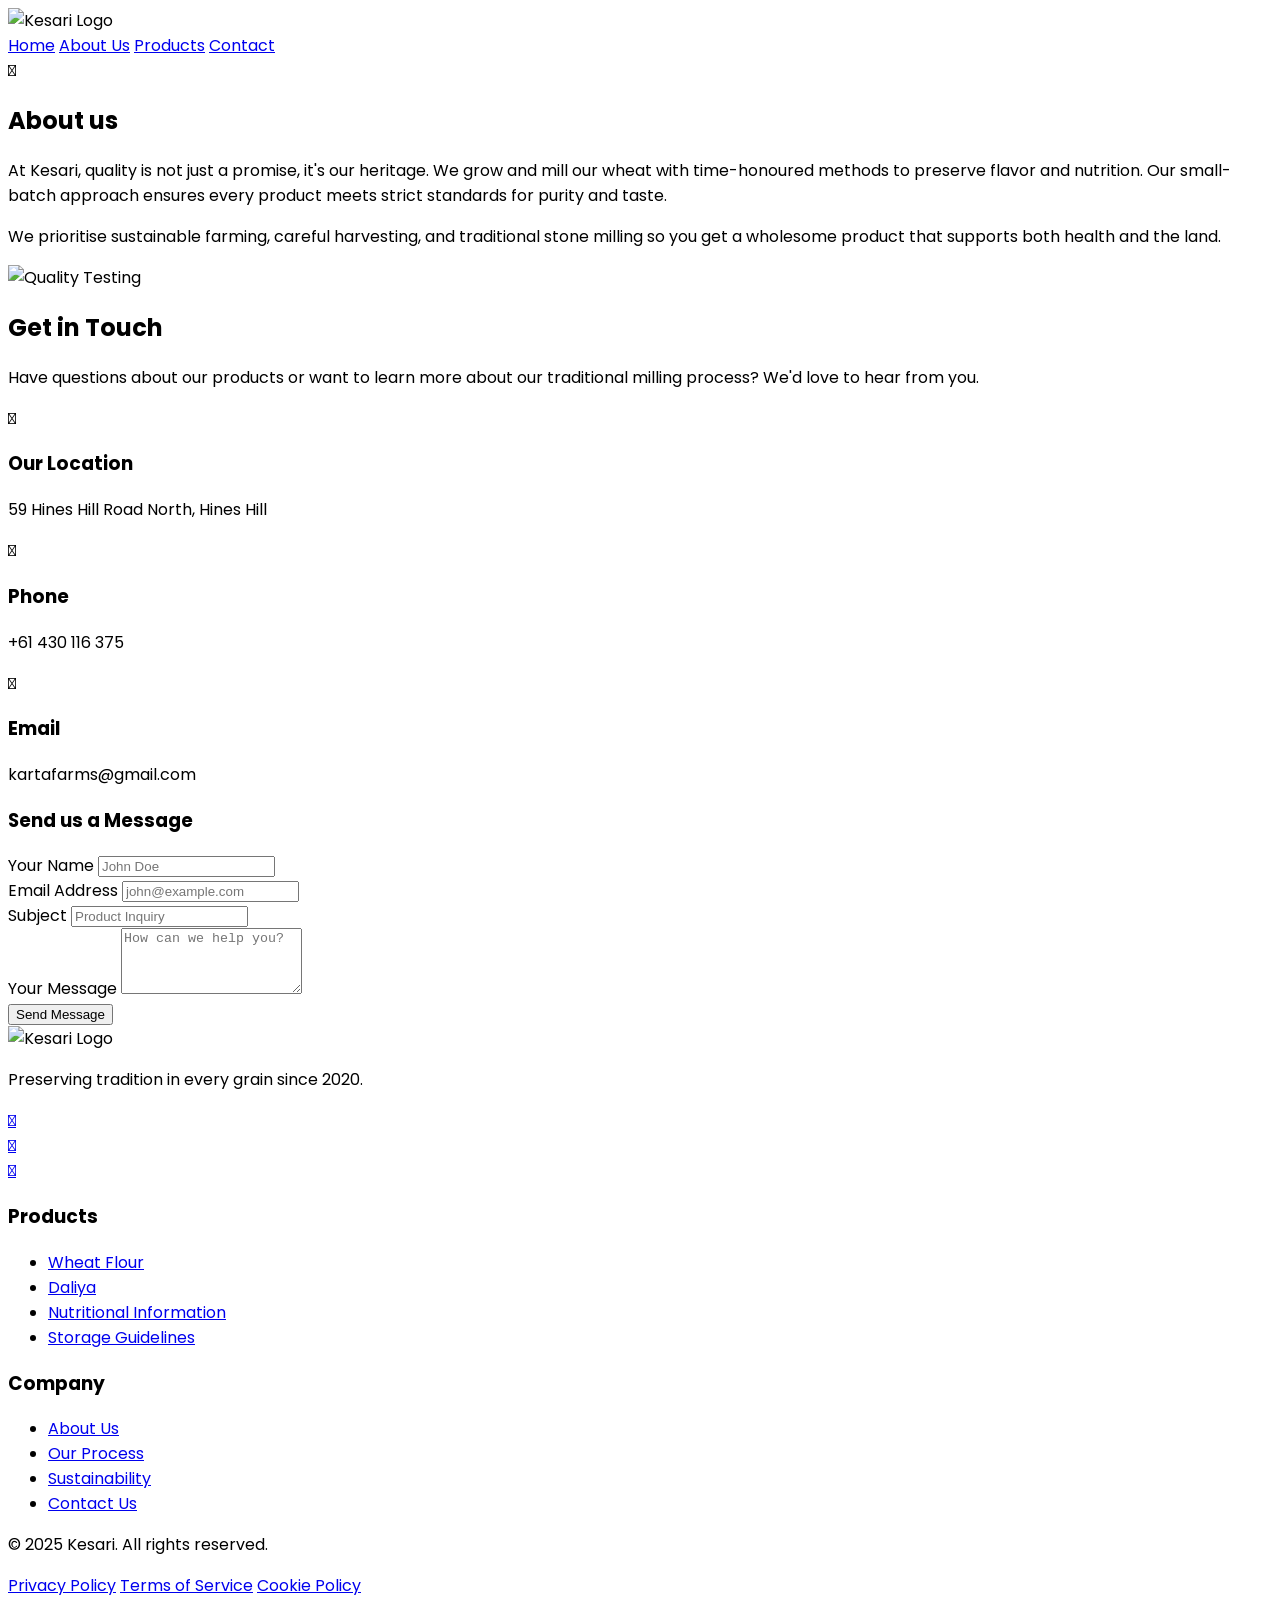
==== about-us.html @ 2d0a1b55 "Initial commit with index and about us page" ====
<!DOCTYPE html>
<html lang="en">

<head>
    <meta charset="UTF-8">
    <meta name="viewport" content="width=device-width, initial-scale=1.0">
    <title>Kesari - Premium Wheat Products</title>
    <script src="https://cdn.tailwindcss.com/3.4.16"></script>
    <script>tailwind.config = { theme: { extend: { colors: { primary: '#E9A64B', secondary: '#6B4423' }, borderRadius: { 'none': '0px', 'sm': '4px', DEFAULT: '8px', 'md': '12px', 'lg': '16px', 'xl': '20px', '2xl': '24px', '3xl': '32px', 'full': '9999px', 'button': '8px' } } } }</script>
    <link rel="preconnect" href="https://fonts.googleapis.com">
    <link rel="preconnect" href="https://fonts.gstatic.com" crossorigin>
    <link href="https://fonts.googleapis.com/css2?family=Pacifico&display=swap" rel="stylesheet">
    <link href="https://fonts.googleapis.com/css2?family=Poppins:wght@300;400;500;600;700&display=swap"
        rel="stylesheet">
    <link rel="stylesheet" href="https://cdnjs.cloudflare.com/ajax/libs/remixicon/4.6.0/remixicon.min.css">
    <style>
        :where([class^="ri-"])::before {
            content: "\f3c2";
        }

        body {
            font-family: 'Poppins', sans-serif;
        }

        .hero-section {
            background-image: linear-gradient(rgba(255, 255, 255, 0.8), rgba(255, 255, 255, 0.8)), url('https://readdy.ai/api/search-image?query=wheat%20lifecycle%20collage%20showing%20seeds%2C%20growing%20plants%2C%20golden%20harvest%2C%20and%20flour%2C%20natural%20progression%2C%20no%20people%2C%20soft%20morning%20light%2C%20organic%20process%20visualization%2C%20high%20quality%20professional%20photography&width=1920&height=800&seq=14&orientation=landscape');
            background-size: cover;
            background-position: center;
        }

        input:focus {
            outline: none;
        }
    </style>
</head>

<body class="bg-[#FFFBF5]">
    <!-- Header -->
    <header class="bg-white shadow-sm sticky top-0 z-50">
        <div class="container mx-auto px-4 py-4 flex justify-between items-center">
            <div class="flex items-center">
                <img src="https://static.readdy.ai/image/af55a22033e8b80800e7ff55fb495b36/04bd865b84d440975edf34a59cb6aa73.png"
                    alt="Kesari Logo" class="h-16">
            </div>
            <nav class="hidden md:flex space-x-8">
                <a href="index.html" class="text-primary font-medium border-b-2 border-primary">Home</a>
                <a href="About-us.html" class="text-secondary hover:text-primary font-medium transition-colors">About Us</a>
                <a href="#" class="text-secondary hover:text-primary font-medium transition-colors">Products</a>
                <a href="#contact" class="text-secondary hover:text-primary font-medium transition-colors">Contact</a>
            </nav>
            <div class="md:hidden w-8 h-8 flex items-center justify-center">
                <i class="ri-menu-line ri-xl text-secondary"></i>
            </div>
        </div>
    </header>
    
    <section class="py-16 bg-white">
      <div class="container mx-auto px-4">
                <div class="flex flex-col md:flex-row items-start gap-12">
                    <!-- Left: Text content (left-aligned) -->
                    <div class="md:w-1/2 w-full">
                        <h2 class="text-3xl font-bold text-secondary mb-6 text-left">About us</h2>
                        <p class="text-gray-700 mb-4 text-left">At Kesari, quality is not just a promise, it's our heritage. We grow and mill our wheat with time-honoured methods to preserve flavor and nutrition. Our small-batch approach ensures every product meets strict standards for purity and taste.</p>
                        <p class="text-gray-700 mb-6 text-left">We prioritise sustainable farming, careful harvesting, and traditional stone milling so you get a wholesome product that supports both health and the land.</p>
                    </div>
                    <!-- Right: Image -->
                    <div class="md:w-1/2 w-full flex items-start justify-end">
                        <img src="photos/depositphotos_282449796-stock-photo-flour-with-products-and-bread.jpg"  
                            alt="Quality Testing" class="rounded-lg shadow-lg w-64 h-64 md:w-80 md:h-80 object-cover">
                    </div>
                </div>
            </div>
    </section>

    <!-- Contact Section (copied from index.html) -->
    <section id="contact" class="py-16 bg-[#FFF8EF]">
            <div class="container mx-auto px-4">
                <div class="max-w-5xl mx-auto">
                    <div class="flex flex-col md:flex-row gap-12">
                        <div class="md:w-1/2">
                            <h2 class="text-3xl font-bold text-secondary mb-6">Get in Touch</h2>
                            <p class="text-gray-700 mb-8">Have questions about our products or want to learn more about
                                our traditional milling process? We'd love to hear from you.</p>
                            <div class="space-y-6">
                                <div class="flex items-start">
                                    <div
                                        class="w-10 h-10 bg-primary bg-opacity-10 rounded-full flex items-center justify-center mr-4">
                                        <div class="w-5 h-5 flex items-center justify-center text-primary">
                                            <i class="ri-map-pin-line"></i>
                                        </div>
                                    </div>
                                    <div>
                                        <h3 class="font-medium text-secondary mb-1">Our Location</h3>
                                        <p class="text-gray-700"> 59 Hines Hill Road North, Hines Hill </p>
                                    </div>
                                </div>
                                <div class="flex items-start">
                                    <div
                                        class="w-10 h-10 bg-primary bg-opacity-10 rounded-full flex items-center justify-center mr-4">
                                        <div class="w-5 h-5 flex items-center justify-center text-primary">
                                            <i class="ri-phone-line"></i>
                                        </div>
                                    </div>
                                    <div>
                                        <h3 class="font-medium text-secondary mb-1">Phone</h3>
                                        <p class="text-gray-700">+61 430 116 375</p>
                                    </div>
                                </div>
                                <div class="flex items-start">
                                    <div
                                        class="w-10 h-10 bg-primary bg-opacity-10 rounded-full flex items-center justify-center mr-4">
                                        <div class="w-5 h-5 flex items-center justify-center text-primary">
                                            <i class="ri-mail-line"></i>
                                        </div>
                                    </div>
                                    <div>
                                        <h3 class="font-medium text-secondary mb-1">Email</h3>
                                        <p class="text-gray-700">kartafarms@gmail.com</p>
                                    </div>
                                </div>
                            </div>
                        </div>
                        <div class="md:w-1/2">
                            <div class="bg-white p-6 rounded-lg shadow-md">
                                <h3 class="text-xl font-bold text-secondary mb-4">Send us a Message</h3>
                                <form>
                                    <div class="mb-4">
                                        <label for="name" class="block text-gray-700 mb-2">Your Name</label>
                                        <input type="text" id="name"
                                            class="w-full px-4 py-2 border border-gray-300 rounded focus:border-primary"
                                            placeholder="John Doe">
                                    </div>
                                    <div class="mb-4">
                                        <label for="email" class="block text-gray-700 mb-2">Email Address</label>
                                        <input type="email" id="email"
                                            class="w-full px-4 py-2 border border-gray-300 rounded focus:border-primary"
                                            placeholder="john@example.com">
                                    </div>
                                    <div class="mb-4">
                                        <label for="subject" class="block text-gray-700 mb-2">Subject</label>
                                        <input type="text" id="subject"
                                            class="w-full px-4 py-2 border border-gray-300 rounded focus:border-primary"
                                            placeholder="Product Inquiry">
                                    </div>
                                    <div class="mb-6">
                                        <label for="message" class="block text-gray-700 mb-2">Your Message</label>
                                        <textarea id="message" rows="4"
                                            class="w-full px-4 py-2 border border-gray-300 rounded focus:border-primary"
                                            placeholder="How can we help you?"></textarea>
                                    </div>
                                    <button type="submit"
                                        class="bg-primary text-white px-6 py-3 rounded-button font-medium hover:bg-opacity-90 transition-colors w-full whitespace-nowrap">Send
                                        Message</button>
                                </form>
                            </div>
                        </div>
                    </div>
                </div>
            </div>
        </section>

    <!-- Footer -->
    <footer class="bg-secondary text-white pt-12 pb-6">
        <div class="container mx-auto px-4">
            <div class="grid grid-cols-1 md:grid-cols-3 gap-8 mb-8">
                <div>
                    <img src="https://static.readdy.ai/image/af55a22033e8b80800e7ff55fb495b36/04bd865b84d440975edf34a59cb6aa73.png"
                        alt="Kesari Logo" class="h-12 mb-4">
                    <p class="text-gray-300 mb-4">Preserving tradition in every grain since 2020.</p>
                    <div class="flex space-x-4">
                        <a href="#" class="text-gray-300 hover:text-white transition-colors">
                            <div class="w-8 h-8 flex items-center justify-center">
                                <i class="ri-facebook-fill"></i>
                            </div>
                        </a>
                        <a href="#" class="text-gray-300 hover:text-white transition-colors">
                            <div class="w-8 h-8 flex items-center justify-center">
                                <i class="ri-instagram-line"></i>
                            </div>
                        </a>
                        <a href="#" class="text-gray-300 hover:text-white transition-colors">
                            <div class="w-8 h-8 flex items-center justify-center">
                                <i class="ri-twitter-x-line"></i>
                            </div>
                        </a>
                    </div>
                </div>
                <div>
                    <h3 class="text-lg font-medium mb-4">Products</h3>
                    <ul class="space-y-2">
                        <li><a href="wheat-flour.html" class="text-gray-300 hover:text-white transition-colors">Wheat
                                Flour</a></li>
                        <li><a href="daliya.html" class="text-gray-300 hover:text-white transition-colors">Daliya</a>
                        </li>
                        <li><a href="#" class="text-gray-300 hover:text-white transition-colors">Nutritional
                                Information</a></li>
                        <li><a href="#" class="text-gray-300 hover:text-white transition-colors">Storage Guidelines</a>
                        </li>
                    </ul>
                </div>
                <div>
                    <h3 class="text-lg font-medium mb-4">Company</h3>
                    <ul class="space-y-2">
                        <li><a href="#" class="text-gray-300 hover:text-white transition-colors">About Us</a></li>
                        <li><a href="#" class="text-gray-300 hover:text-white transition-colors">Our Process</a></li>
                        <li><a href="#" class="text-gray-300 hover:text-white transition-colors">Sustainability</a></li>
                        <li><a href="#" class="text-gray-300 hover:text-white transition-colors">Contact Us</a></li>
                    </ul>
                </div>
                
            </div>
            <div class="border-t border-gray-700 pt-6 mt-6">
                <div class="flex flex-col md:flex-row justify-between items-center">
                    <p class="text-gray-400 text-sm">&copy; 2025 Kesari. All rights reserved.</p>
                    <div class="flex space-x-4 mt-4 md:mt-0">
                        <a href="#" class="text-gray-400 hover:text-white text-sm transition-colors">Privacy Policy</a>
                        <a href="#" class="text-gray-400 hover:text-white text-sm transition-colors">Terms of
                            Service</a>
                        <a href="#" class="text-gray-400 hover:text-white text-sm transition-colors">Cookie Policy</a>
                    </div>
                </div>
            </div>
        </div>
    </footer>

    <!-- Scripts -->
    <script id="faq-accordion">
        document.addEventListener('DOMContentLoaded', function () {
            const faqButtons = document.querySelectorAll('[id^="faq-btn-"]');
            faqButtons.forEach(button => {
                button.addEventListener('click', function () {
                    const id = this.id.split('-')[2];
                    const content = document.getElementById(`faq-content-${id}`);
                    const icon = document.getElementById(`faq-icon-${id}`);
                    // Toggle content visibility
                    if (content.classList.contains('hidden')) {
                        content.classList.remove('hidden');
                        icon.classList.remove('ri-add-line');
                        icon.classList.add('ri-subtract-line');
                    } else {
                        content.classList.add('hidden');
                        icon.classList.remove('ri-subtract-line');
                        icon.classList.add('ri-add-line');
                    }
                });
            });
        });
    </script>
</body>

</html>
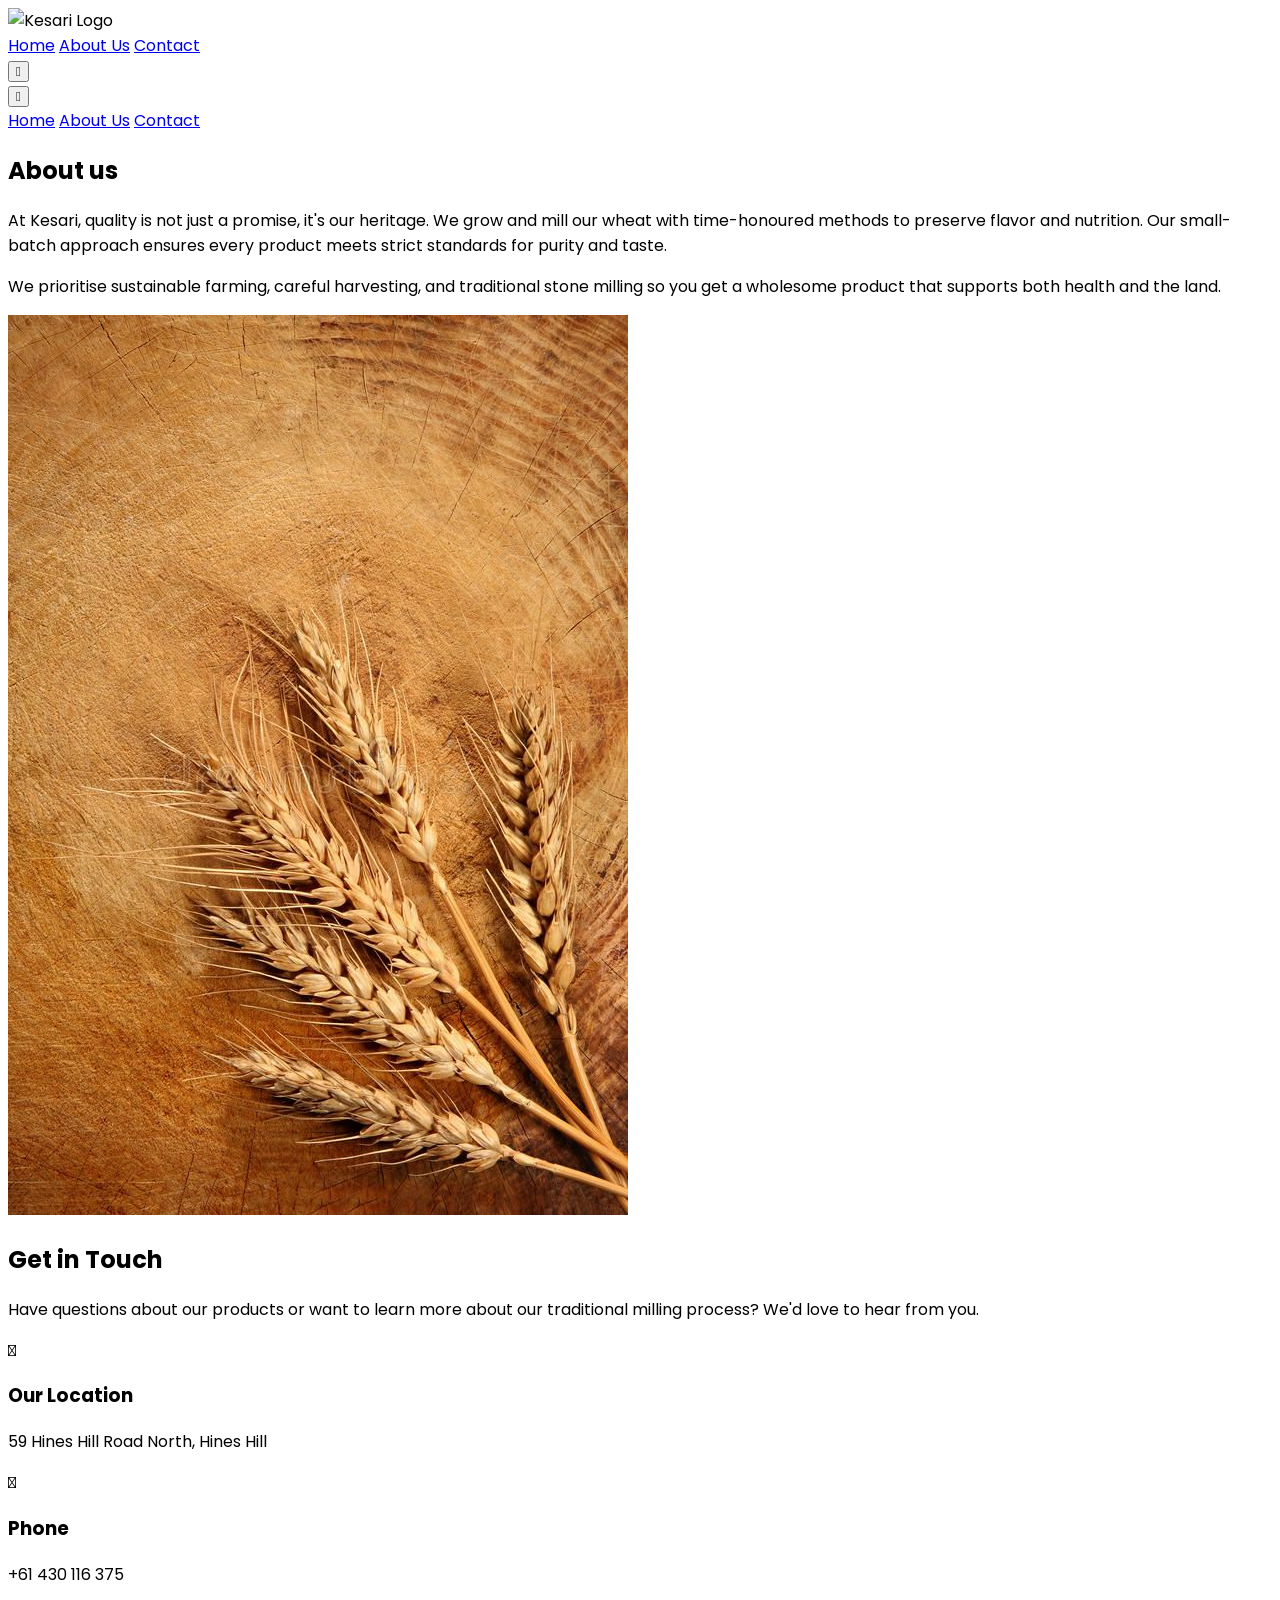
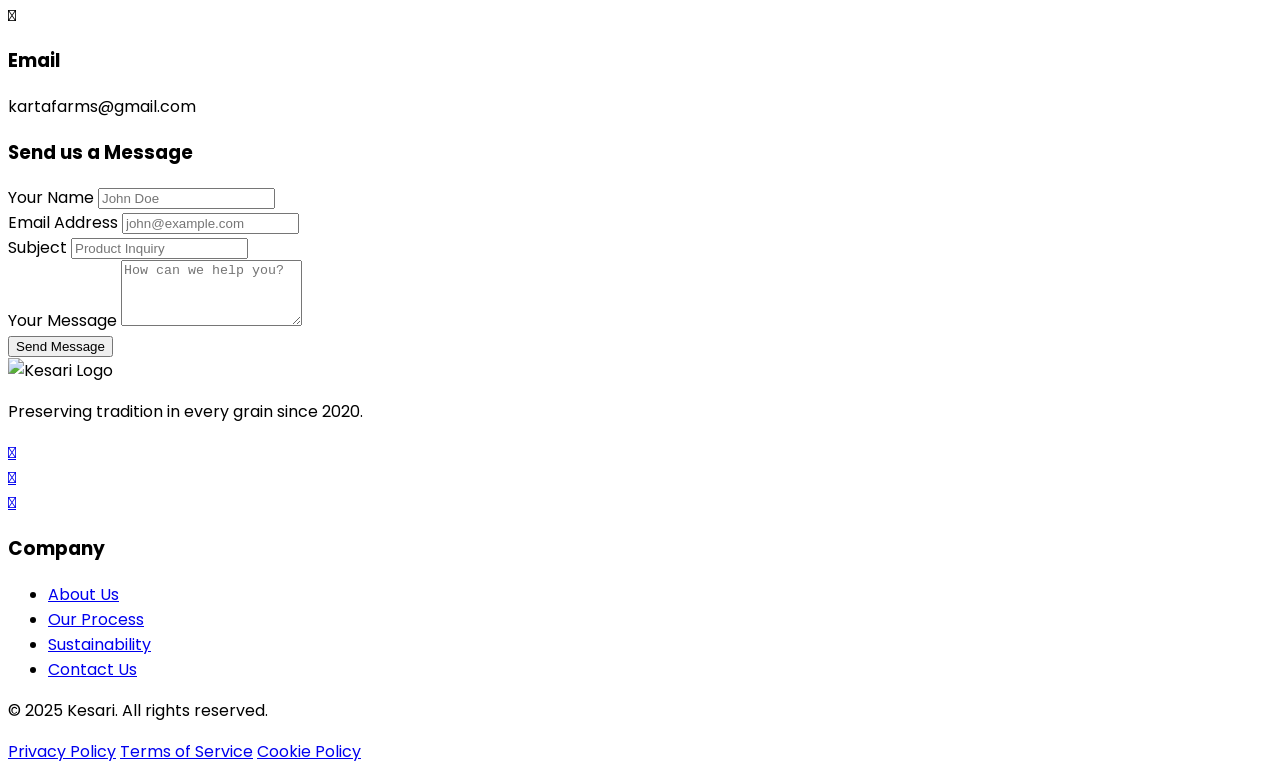
==== commit 8c75e169: "removed products from tab" ====
--- a/about-us.html
+++ b/about-us.html
@@ -45,11 +45,28 @@
             <nav class="hidden md:flex space-x-8">
                 <a href="index.html" class="text-primary font-medium border-b-2 border-primary">Home</a>
                 <a href="About-us.html" class="text-secondary hover:text-primary font-medium transition-colors">About Us</a>
-                <a href="#" class="text-secondary hover:text-primary font-medium transition-colors">Products</a>
+                <!-- 
+                <a href="#" class="text-secondary hover:text-primary font-medium transition-colors">Products</a>-->
                 <a href="#contact" class="text-secondary hover:text-primary font-medium transition-colors">Contact</a>
             </nav>
-            <div class="md:hidden w-8 h-8 flex items-center justify-center">
+            <button id="mobile-menu-button" class="md:hidden w-8 h-8 flex items-center justify-center">
                 <i class="ri-menu-line ri-xl text-secondary"></i>
+            </button>
+            <!-- Mobile menu -->
+            <div id="mobile-menu" class="fixed inset-0 bg-white z-50 hidden">
+                <div class="container mx-auto px-4 py-4">
+                    <div class="flex justify-end">
+                        <button id="mobile-menu-close" class="w-8 h-8 flex items-center justify-center">
+                            <i class="ri-close-line ri-xl text-secondary"></i>
+                        </button>
+                    </div>
+                    <nav class="flex flex-col items-center space-y-6 mt-16">
+                        <a href="index.html" class="text-2xl text-secondary hover:text-primary font-medium transition-colors">Home</a>
+                        <a href="About-us.html" class="text-2xl text-secondary hover:text-primary font-medium transition-colors">About Us</a>
+                       <!-- <a href="#" class="text-2xl text-secondary hover:text-primary font-medium transition-colors">Products</a> --> 
+                        <a href="#contact" class="text-2xl text-secondary hover:text-primary font-medium transition-colors">Contact</a>
+                    </nav>
+                </div>
             </div>
         </div>
     </header>
@@ -64,9 +81,11 @@
                         <p class="text-gray-700 mb-6 text-left">We prioritise sustainable farming, careful harvesting, and traditional stone milling so you get a wholesome product that supports both health and the land.</p>
                     </div>
                     <!-- Right: Image -->
-                    <div class="md:w-1/2 w-full flex items-start justify-end">
-                        <img src="photos/depositphotos_282449796-stock-photo-flour-with-products-and-bread.jpg"  
-                            alt="Quality Testing" class="rounded-lg shadow-lg w-64 h-64 md:w-80 md:h-80 object-cover">
+                    <div class="md:w-1/2 w-full">
+                        <div class="md:px-0 -mx-4 md:mx-0">
+                            <img src="Resources/wheat_photo.jpg"  
+                                alt="Quality Testing" class="w-full h-[400px] rounded-2xl md:rounded-lg md:shadow-lg md:w-80 md:h-80 object-cover">
+                        </div>
                     </div>
                 </div>
             </div>
@@ -185,7 +204,7 @@
                         </a>
                     </div>
                 </div>
-                <div>
+                <!-- <div>
                     <h3 class="text-lg font-medium mb-4">Products</h3>
                     <ul class="space-y-2">
                         <li><a href="wheat-flour.html" class="text-gray-300 hover:text-white transition-colors">Wheat
@@ -197,7 +216,7 @@
                         <li><a href="#" class="text-gray-300 hover:text-white transition-colors">Storage Guidelines</a>
                         </li>
                     </ul>
-                </div>
+                </div> -->
                 <div>
                     <h3 class="text-lg font-medium mb-4">Company</h3>
                     <ul class="space-y-2">
@@ -246,6 +265,27 @@
             });
         });
     </script>
+    <script id="mobile-menu-toggle">
+        document.addEventListener('DOMContentLoaded', function() {
+            const menuButton = document.getElementById('mobile-menu-button');
+            const closeButton = document.getElementById('mobile-menu-close');
+            const mobileMenu = document.getElementById('mobile-menu');
+            
+            function toggleMenu() {
+                mobileMenu.classList.toggle('hidden');
+                document.body.classList.toggle('overflow-hidden');
+            }
+            
+            menuButton.addEventListener('click', toggleMenu);
+            closeButton.addEventListener('click', toggleMenu);
+            
+            // Close menu when clicking a link
+            const mobileMenuLinks = mobileMenu.getElementsByTagName('a');
+            Array.from(mobileMenuLinks).forEach(link => {
+                link.addEventListener('click', toggleMenu);
+            });
+        });
+    </script>
 </body>
 
 </html>
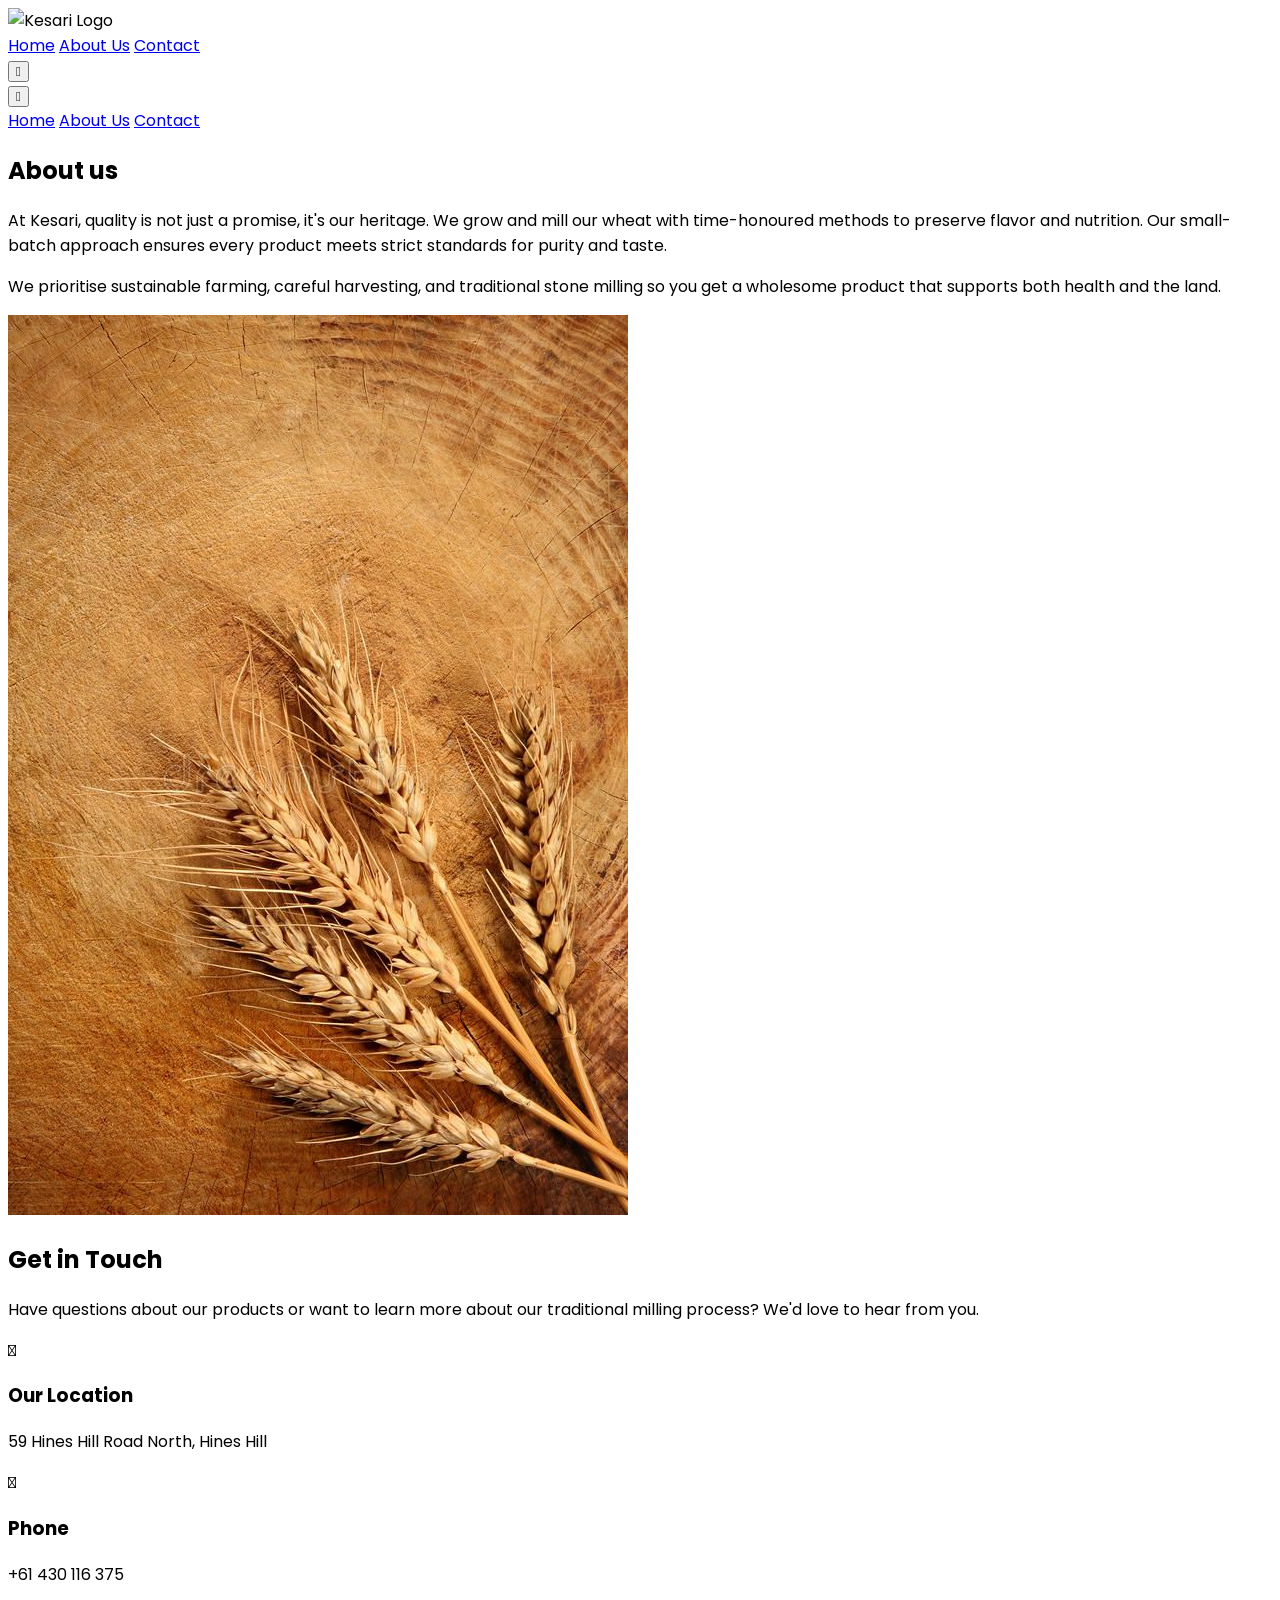
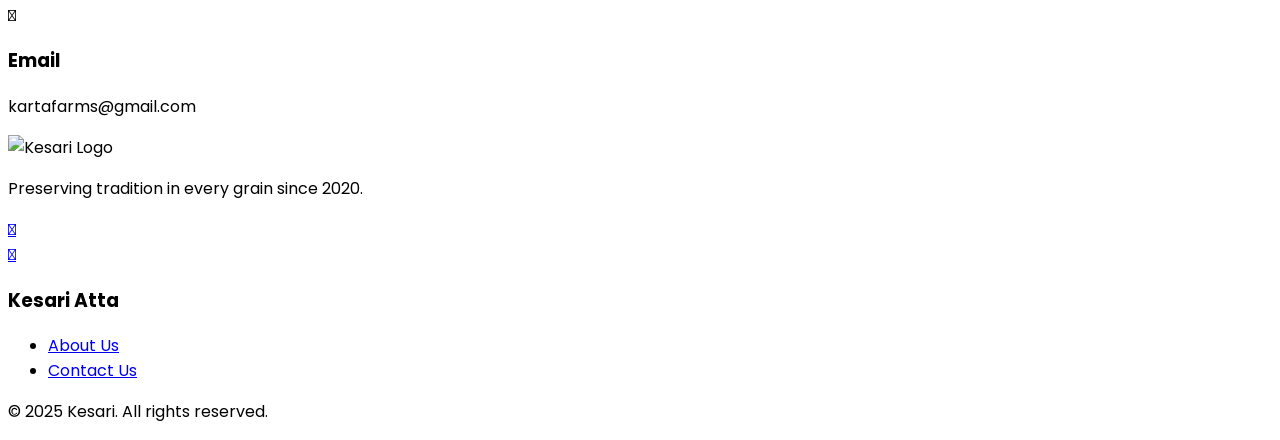
==== commit 6a94fd8c: "final updates" ====
--- a/about-us.html
+++ b/about-us.html
@@ -43,8 +43,10 @@
                     alt="Kesari Logo" class="h-16">
             </div>
             <nav class="hidden md:flex space-x-8">
-                <a href="index.html" class="text-primary font-medium border-b-2 border-primary">Home</a>
-                <a href="About-us.html" class="text-secondary hover:text-primary font-medium transition-colors">About Us</a>
+                <a href="index.html" class="text-secondary hover:text-primary font-medium transition-colors">Home</a>
+
+                <a href="about-us.html" class="text-primary font-medium border-b-2 border-primary">About Us</a>
+
                 <!-- 
                 <a href="#" class="text-secondary hover:text-primary font-medium transition-colors">Products</a>-->
                 <a href="#contact" class="text-secondary hover:text-primary font-medium transition-colors">Contact</a>
@@ -71,9 +73,10 @@
         </div>
     </header>
     
-    <section class="py-16 bg-white">
-      <div class="container mx-auto px-4">
-                <div class="flex flex-col md:flex-row items-start gap-12">
+        <section class="py-16 bg-white">
+            <div class="container mx-auto px-4">
+                                <div class="max-w-5xl mx-auto">
+                                <div class="flex flex-col md:flex-row items-start gap-12">
                     <!-- Left: Text content (left-aligned) -->
                     <div class="md:w-1/2 w-full">
                         <h2 class="text-3xl font-bold text-secondary mb-6 text-left">About us</h2>
@@ -81,12 +84,13 @@
                         <p class="text-gray-700 mb-6 text-left">We prioritise sustainable farming, careful harvesting, and traditional stone milling so you get a wholesome product that supports both health and the land.</p>
                     </div>
                     <!-- Right: Image -->
-                    <div class="md:w-1/2 w-full">
+                    <div class="md:w-1/2 w-full flex items-start md:justify-end justify-center">
                         <div class="md:px-0 -mx-4 md:mx-0">
                             <img src="Resources/wheat_photo.jpg"  
-                                alt="Quality Testing" class="w-full h-[400px] rounded-2xl md:rounded-lg md:shadow-lg md:w-80 md:h-80 object-cover">
+                                alt="Quality Testing" class="w-full h-[260px] sm:h-[320px] md:h-[360px] lg:h-[420px] rounded-2xl md:shadow-lg object-cover">
                         </div>
                     </div>
+                </div>
                 </div>
             </div>
     </section>
@@ -139,7 +143,7 @@
                                 </div>
                             </div>
                         </div>
-                        <div class="md:w-1/2">
+                        <!-- <div class="md:w-1/2">
                             <div class="bg-white p-6 rounded-lg shadow-md">
                                 <h3 class="text-xl font-bold text-secondary mb-4">Send us a Message</h3>
                                 <form>
@@ -172,7 +176,7 @@
                                         Message</button>
                                 </form>
                             </div>
-                        </div>
+                        </div> -->
                     </div>
                 </div>
             </div>
@@ -187,21 +191,21 @@
                         alt="Kesari Logo" class="h-12 mb-4">
                     <p class="text-gray-300 mb-4">Preserving tradition in every grain since 2020.</p>
                     <div class="flex space-x-4">
-                        <a href="#" class="text-gray-300 hover:text-white transition-colors">
+                        <a href="https://www.facebook.com/Kartafarm/" class="text-gray-300 hover:text-white transition-colors">
                             <div class="w-8 h-8 flex items-center justify-center">
                                 <i class="ri-facebook-fill"></i>
                             </div>
                         </a>
-                        <a href="#" class="text-gray-300 hover:text-white transition-colors">
+                        <a href="https://www.instagram.com/kartafarms/" class="text-gray-300 hover:text-white transition-colors">
                             <div class="w-8 h-8 flex items-center justify-center">
                                 <i class="ri-instagram-line"></i>
                             </div>
                         </a>
-                        <a href="#" class="text-gray-300 hover:text-white transition-colors">
+                        <!-- <a href="#" class="text-gray-300 hover:text-white transition-colors">
                             <div class="w-8 h-8 flex items-center justify-center">
                                 <i class="ri-twitter-x-line"></i>
                             </div>
-                        </a>
+                        </a> -->
                     </div>
                 </div>
                 <!-- <div>
@@ -217,13 +221,13 @@
                         </li>
                     </ul>
                 </div> -->
-                <div>
-                    <h3 class="text-lg font-medium mb-4">Company</h3>
+                <div class="md:col-start-3 md:text-left">
+                    <h3 class="text-lg font-medium mb-4">Kesari Atta</h3>
                     <ul class="space-y-2">
-                        <li><a href="#" class="text-gray-300 hover:text-white transition-colors">About Us</a></li>
-                        <li><a href="#" class="text-gray-300 hover:text-white transition-colors">Our Process</a></li>
-                        <li><a href="#" class="text-gray-300 hover:text-white transition-colors">Sustainability</a></li>
-                        <li><a href="#" class="text-gray-300 hover:text-white transition-colors">Contact Us</a></li>
+                        <li><a href="about-us.html" class="text-gray-300 hover:text-white transition-colors">About Us</a></li>
+                        <!-- <li><a href="#" class="text-gray-300 hover:text-white transition-colors">Our Process</a></li>
+                        <li><a href="#" class="text-gray-300 hover:text-white transition-colors">Sustainability</a></li> -->
+                        <li><a href="#contact" class="text-gray-300  hover:text-white transition-colors">Contact Us</a></li>
                     </ul>
                 </div>
                 
@@ -232,10 +236,10 @@
                 <div class="flex flex-col md:flex-row justify-between items-center">
                     <p class="text-gray-400 text-sm">&copy; 2025 Kesari. All rights reserved.</p>
                     <div class="flex space-x-4 mt-4 md:mt-0">
-                        <a href="#" class="text-gray-400 hover:text-white text-sm transition-colors">Privacy Policy</a>
-                        <a href="#" class="text-gray-400 hover:text-white text-sm transition-colors">Terms of
+                        <!-- <a class="text-gray-400 hover:text-white text-sm transition-colors">Privacy Policy</a>
+                        <a class="text-gray-400 hover:text-white text-sm transition-colors">Terms of
                             Service</a>
-                        <a href="#" class="text-gray-400 hover:text-white text-sm transition-colors">Cookie Policy</a>
+                        <a class="text-gray-400 hover:text-white text-sm transition-colors">Cookie Policy</a> -->
                     </div>
                 </div>
             </div>
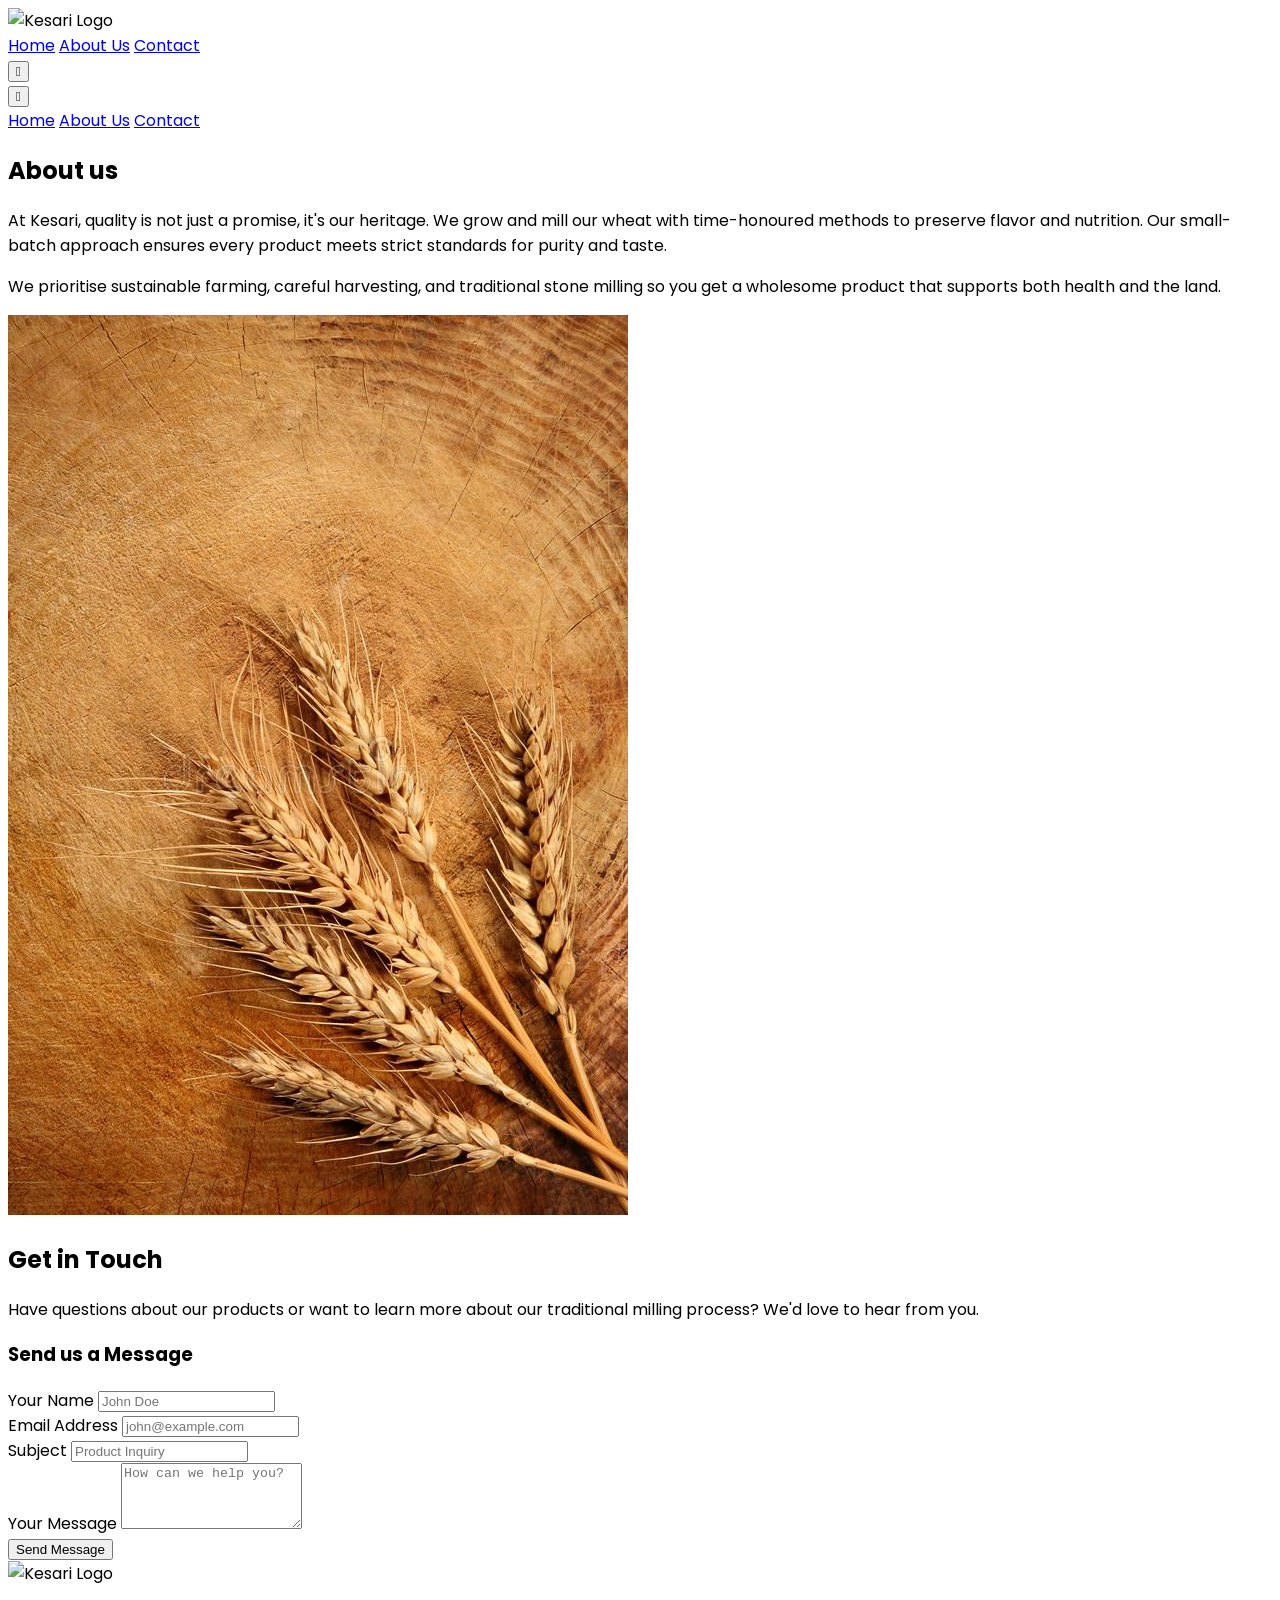
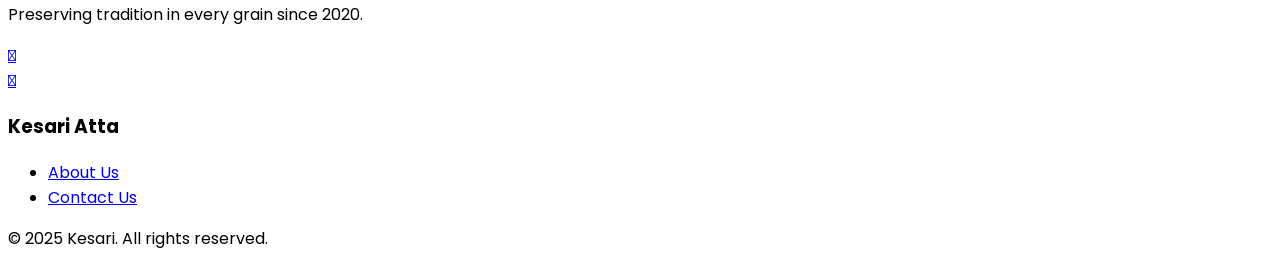
==== commit ad252067: "changed colours and added a form" ====
--- a/about-us.html
+++ b/about-us.html
@@ -34,7 +34,7 @@
     </style>
 </head>
 
-<body class="bg-[#FFFBF5]">
+<body class="bg-secondary">
     <!-- Header -->
     <header class="bg-white shadow-sm sticky top-0 z-50">
         <div class="container mx-auto px-4 py-4 flex justify-between items-center">
@@ -64,7 +64,7 @@
                     </div>
                     <nav class="flex flex-col items-center space-y-6 mt-16">
                         <a href="index.html" class="text-2xl text-secondary hover:text-primary font-medium transition-colors">Home</a>
-                        <a href="About-us.html" class="text-2xl text-secondary hover:text-primary font-medium transition-colors">About Us</a>
+                        <a href="about-us.html" class="text-2xl text-secondary hover:text-primary font-medium transition-colors">About Us</a>
                        <!-- <a href="#" class="text-2xl text-secondary hover:text-primary font-medium transition-colors">Products</a> --> 
                         <a href="#contact" class="text-2xl text-secondary hover:text-primary font-medium transition-colors">Contact</a>
                     </nav>
@@ -97,14 +97,14 @@
 
     <!-- Contact Section (copied from index.html) -->
     <section id="contact" class="py-16 bg-[#FFF8EF]">
-            <div class="container mx-auto px-4">
-                <div class="max-w-5xl mx-auto">
+            <div class="container mx-auto px-4 ">
+                <div class="flex flex-col md:flex-row items-center gap-12">
                     <div class="flex flex-col md:flex-row gap-12">
                         <div class="md:w-1/2">
                             <h2 class="text-3xl font-bold text-secondary mb-6">Get in Touch</h2>
                             <p class="text-gray-700 mb-8">Have questions about our products or want to learn more about
                                 our traditional milling process? We'd love to hear from you.</p>
-                            <div class="space-y-6">
+                            <!-- <div class="space-y-6">
                                 <div class="flex items-start">
                                     <div
                                         class="w-10 h-10 bg-primary bg-opacity-10 rounded-full flex items-center justify-center mr-4">
@@ -128,7 +128,7 @@
                                         <h3 class="font-medium text-secondary mb-1">Phone</h3>
                                         <p class="text-gray-700">+61 430 116 375</p>
                                     </div>
-                                </div>
+                                </div> 
                                 <div class="flex items-start">
                                     <div
                                         class="w-10 h-10 bg-primary bg-opacity-10 rounded-full flex items-center justify-center mr-4">
@@ -140,47 +140,82 @@
                                         <h3 class="font-medium text-secondary mb-1">Email</h3>
                                         <p class="text-gray-700">kartafarms@gmail.com</p>
                                     </div>
-                                </div>
+                                </div> -->
+                            </div> 
+                        </div> 
+
+                        <div class="md:w-1/2">
+                            <div class="bg-white p-6 rounded-lg shadow-md ">
+                                <h3 class="text-xl font-bold text-secondary mb-4">Send us a Message</h3>
+                                <form
+                                action="https://formspree.io/f/xjknovdw"
+                                method="POST"
+                                >
+
+                                <input type="hidden" name="_redirect" value="false">
+                                
+                                <div class="mb-4">
+                                    <label for="name" class="block text-gray-700 mb-2">Your Name</label>
+                                    <input
+                                    type="text"
+                                    id="name"
+                                    name="name"
+                                    class="w-full px-4 py-2 border border-gray-300 rounded focus:border-primary"
+                                    placeholder="John Doe"
+                                    required
+                                    >
+                                </div>
+
+                                <div class="mb-4">
+                                    <label for="email" class="block text-gray-700 mb-2">Email Address</label>
+                                    <input
+                                    type="email"
+                                    id="email"
+                                    name="email"
+                                    class="w-full px-4 py-2 border border-gray-300 rounded focus:border-primary"
+                                    placeholder="john@example.com"
+                                    required
+                                    >
+                                </div>
+
+                                <div class="mb-4">
+                                    <label for="subject" class="block text-gray-700 mb-2">Subject</label>
+                                    <input
+                                    type="text"
+                                    id="subject"
+                                    name="subject"
+                                    class="w-full px-4 py-2 border border-gray-300 rounded focus:border-primary"
+                                    placeholder="Product Inquiry"
+                                    >
+                                </div>
+
+                                <div class="mb-6">
+                                    <label for="message" class="block text-gray-700 mb-2">Your Message</label>
+                                    <textarea
+                                    id="message"
+                                    name="message"
+                                    rows="4"
+                                    class="w-full px-4 py-2 border border-gray-300 rounded focus:border-primary"
+                                    placeholder="How can we help you?"
+                                    required
+                                    ></textarea>
+                                </div>
+
+                                <button
+                                    type="submit"
+                                    class="bg-primary text-white px-6 py-3 rounded-button font-medium hover:bg-opacity-90 transition-colors w-full whitespace-nowrap"
+                                >
+                                    Send Message
+                                </button>
+                                </form>
+
                             </div>
-                        </div>
-                        <!-- <div class="md:w-1/2">
-                            <div class="bg-white p-6 rounded-lg shadow-md">
-                                <h3 class="text-xl font-bold text-secondary mb-4">Send us a Message</h3>
-                                <form>
-                                    <div class="mb-4">
-                                        <label for="name" class="block text-gray-700 mb-2">Your Name</label>
-                                        <input type="text" id="name"
-                                            class="w-full px-4 py-2 border border-gray-300 rounded focus:border-primary"
-                                            placeholder="John Doe">
-                                    </div>
-                                    <div class="mb-4">
-                                        <label for="email" class="block text-gray-700 mb-2">Email Address</label>
-                                        <input type="email" id="email"
-                                            class="w-full px-4 py-2 border border-gray-300 rounded focus:border-primary"
-                                            placeholder="john@example.com">
-                                    </div>
-                                    <div class="mb-4">
-                                        <label for="subject" class="block text-gray-700 mb-2">Subject</label>
-                                        <input type="text" id="subject"
-                                            class="w-full px-4 py-2 border border-gray-300 rounded focus:border-primary"
-                                            placeholder="Product Inquiry">
-                                    </div>
-                                    <div class="mb-6">
-                                        <label for="message" class="block text-gray-700 mb-2">Your Message</label>
-                                        <textarea id="message" rows="4"
-                                            class="w-full px-4 py-2 border border-gray-300 rounded focus:border-primary"
-                                            placeholder="How can we help you?"></textarea>
-                                    </div>
-                                    <button type="submit"
-                                        class="bg-primary text-white px-6 py-3 rounded-button font-medium hover:bg-opacity-90 transition-colors w-full whitespace-nowrap">Send
-                                        Message</button>
-                                </form>
-                            </div>
-                        </div> -->
+                        </div> 
                     </div>
                 </div>
             </div>
         </section>
+    </main>
 
     <!-- Footer -->
     <footer class="bg-secondary text-white pt-12 pb-6">
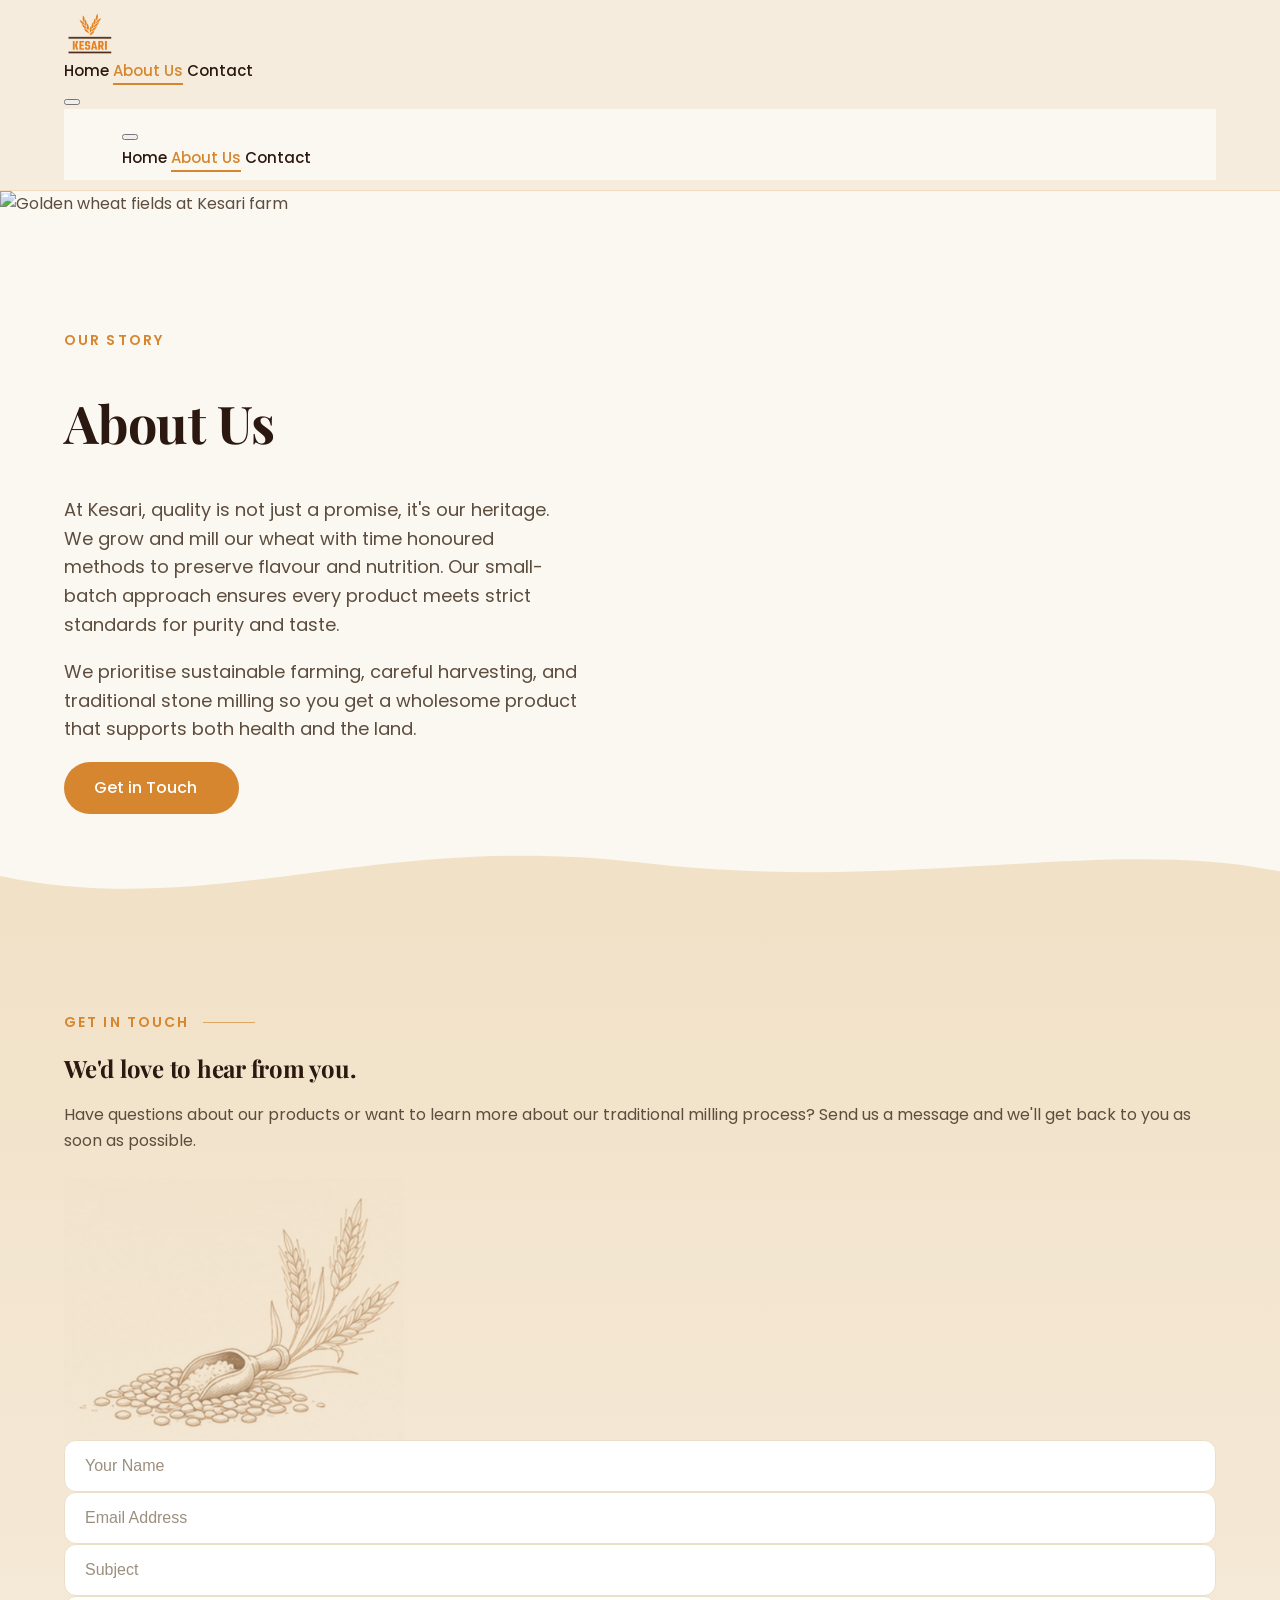
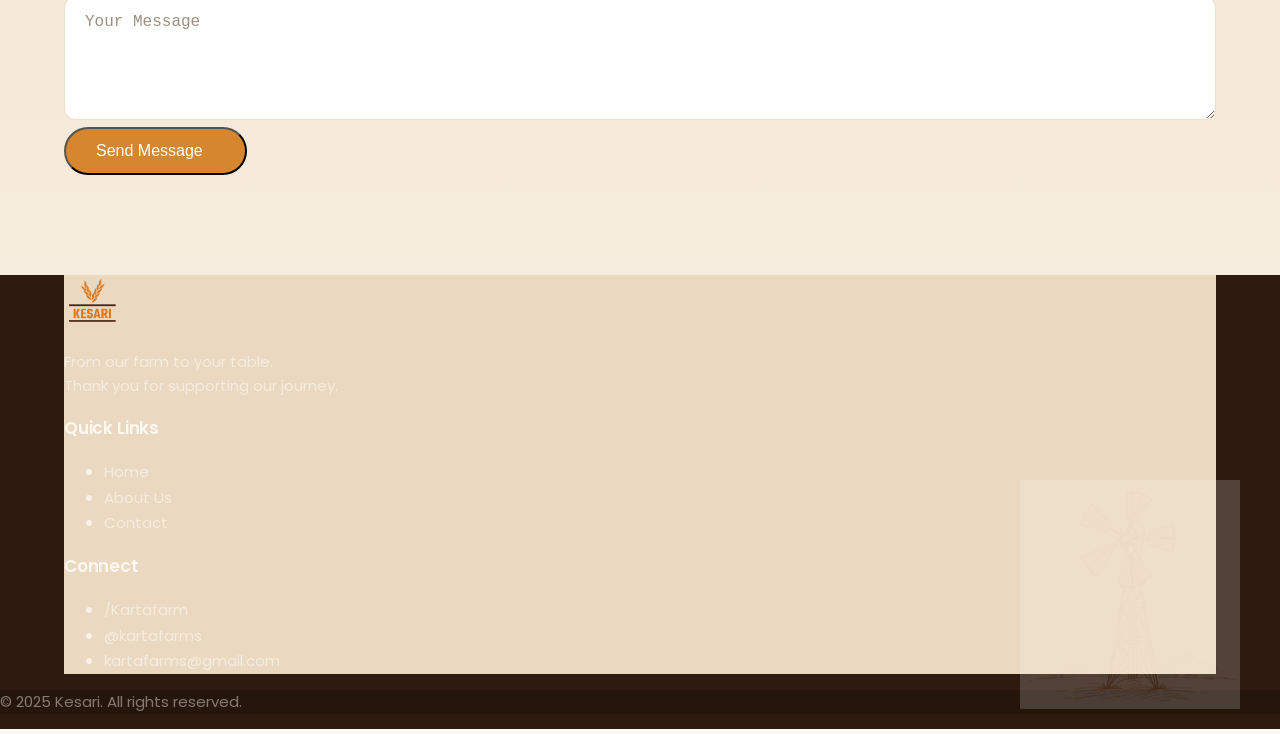
==== commit 4f2c64d3: "DESIGN OVERHAUL" ====
--- a/about-us.html
+++ b/about-us.html
@@ -4,321 +4,169 @@
 <head>
     <meta charset="UTF-8">
     <meta name="viewport" content="width=device-width, initial-scale=1.0">
-    <title>Kesari - Premium Wheat Products</title>
+    <title>About Us - Kesari</title>
     <script src="https://cdn.tailwindcss.com/3.4.16"></script>
-    <script>tailwind.config = { theme: { extend: { colors: { primary: '#E9A64B', secondary: '#6B4423' }, borderRadius: { 'none': '0px', 'sm': '4px', DEFAULT: '8px', 'md': '12px', 'lg': '16px', 'xl': '20px', '2xl': '24px', '3xl': '32px', 'full': '9999px', 'button': '8px' } } } }</script>
+    <script>
+        tailwind.config = {
+            theme: {
+                extend: {
+                    colors: {
+                        primary: '#D6862E',
+                        secondary: '#2B1810',
+                        cream: '#FBF7F1',
+                        creamalt: '#F6ECDD',
+                        tan: '#F1E1C7',
+                    },
+                    fontFamily: {
+                        serif: ['Playfair Display', 'serif'],
+                    },
+                    borderRadius: { 'button': '999px' }
+                }
+            }
+        }
+    </script>
     <link rel="preconnect" href="https://fonts.googleapis.com">
     <link rel="preconnect" href="https://fonts.gstatic.com" crossorigin>
-    <link href="https://fonts.googleapis.com/css2?family=Pacifico&display=swap" rel="stylesheet">
-    <link href="https://fonts.googleapis.com/css2?family=Poppins:wght@300;400;500;600;700&display=swap"
-        rel="stylesheet">
+    <link href="https://fonts.googleapis.com/css2?family=Playfair+Display:wght@600;700;800&family=Poppins:wght@300;400;500;600;700&display=swap" rel="stylesheet">
     <link rel="stylesheet" href="https://cdnjs.cloudflare.com/ajax/libs/remixicon/4.6.0/remixicon.min.css">
-    <style>
-        :where([class^="ri-"])::before {
-            content: "\f3c2";
-        }
-
-        body {
-            font-family: 'Poppins', sans-serif;
-        }
-
-        .hero-section {
-            background-image: linear-gradient(rgba(255, 255, 255, 0.8), rgba(255, 255, 255, 0.8)), url('https://readdy.ai/api/search-image?query=wheat%20lifecycle%20collage%20showing%20seeds%2C%20growing%20plants%2C%20golden%20harvest%2C%20and%20flour%2C%20natural%20progression%2C%20no%20people%2C%20soft%20morning%20light%2C%20organic%20process%20visualization%2C%20high%20quality%20professional%20photography&width=1920&height=800&seq=14&orientation=landscape');
-            background-size: cover;
-            background-position: center;
-        }
-
-        input:focus {
-            outline: none;
-        }
-    </style>
+    <link rel="stylesheet" href="css/styles.css">
 </head>
 
-<body class="bg-secondary">
+<body>
     <!-- Header -->
-    <header class="bg-white shadow-sm sticky top-0 z-50">
-        <div class="container mx-auto px-4 py-4 flex justify-between items-center">
-            <div class="flex items-center">
-                <img src="https://static.readdy.ai/image/af55a22033e8b80800e7ff55fb495b36/04bd865b84d440975edf34a59cb6aa73.png"
-                    alt="Kesari Logo" class="h-16">
-            </div>
-            <nav class="hidden md:flex space-x-8">
-                <a href="index.html" class="text-secondary hover:text-primary font-medium transition-colors">Home</a>
-
-                <a href="about-us.html" class="text-primary font-medium border-b-2 border-primary">About Us</a>
-
-                <!-- 
-                <a href="#" class="text-secondary hover:text-primary font-medium transition-colors">Products</a>-->
-                <a href="#contact" class="text-secondary hover:text-primary font-medium transition-colors">Contact</a>
+    <header class="site-header sticky top-0 z-50">
+        <div class="container mx-auto flex justify-between items-center">
+            <a href="index.html" class="logo-mark">
+                <img src="assets/Logo.png"  
+                    alt="Kesari Logo" class="h-12 blend-illustration">
+            </a>
+            <nav class="hidden md:flex space-x-12">
+                <a href="index.html" class="nav-link">Home</a>
+                <a href="about-us.html" class="nav-link active">About Us</a>
+                <a href="#contact" class="nav-link">Contact</a>
             </nav>
-            <button id="mobile-menu-button" class="md:hidden w-8 h-8 flex items-center justify-center">
-                <i class="ri-menu-line ri-xl text-secondary"></i>
+            <button id="mobile-menu-button" class="md:hidden w-10 h-10 flex items-center justify-center">
+                <i class="ri-menu-line ri-2xl text-secondary"></i>
             </button>
             <!-- Mobile menu -->
-            <div id="mobile-menu" class="fixed inset-0 bg-white z-50 hidden">
-                <div class="container mx-auto px-4 py-4">
+            <div id="mobile-menu" class="fixed inset-0 bg-cream z-50 hidden">
+                <div class="container mx-auto py-5">
                     <div class="flex justify-end">
-                        <button id="mobile-menu-close" class="w-8 h-8 flex items-center justify-center">
-                            <i class="ri-close-line ri-xl text-secondary"></i>
+                        <button id="mobile-menu-close" class="w-10 h-10 flex items-center justify-center">
+                            <i class="ri-close-line ri-2xl text-secondary"></i>
                         </button>
                     </div>
-                    <nav class="flex flex-col items-center space-y-6 mt-16">
-                        <a href="index.html" class="text-2xl text-secondary hover:text-primary font-medium transition-colors">Home</a>
-                        <a href="about-us.html" class="text-2xl text-secondary hover:text-primary font-medium transition-colors">About Us</a>
-                       <!-- <a href="#" class="text-2xl text-secondary hover:text-primary font-medium transition-colors">Products</a> --> 
-                        <a href="#contact" class="text-2xl text-secondary hover:text-primary font-medium transition-colors">Contact</a>
+                    <nav class="flex flex-col items-center space-y-8 mt-20">
+                        <a href="index.html" class="text-3xl nav-link">Home</a>
+                        <a href="about-us.html" class="text-3xl nav-link active">About Us</a>
+                        <a href="#contact" class="text-3xl nav-link">Contact</a>
                     </nav>
                 </div>
             </div>
         </div>
     </header>
-    
-        <section class="py-16 bg-white">
-            <div class="container mx-auto px-4">
-                                <div class="max-w-5xl mx-auto">
-                                <div class="flex flex-col md:flex-row items-start gap-12">
-                    <!-- Left: Text content (left-aligned) -->
-                    <div class="md:w-1/2 w-full">
-                        <h2 class="text-3xl font-bold text-secondary mb-6 text-left">About us</h2>
-                        <p class="text-gray-700 mb-4 text-left">At Kesari, quality is not just a promise, it's our heritage. We grow and mill our wheat with time-honoured methods to preserve flavor and nutrition. Our small-batch approach ensures every product meets strict standards for purity and taste.</p>
-                        <p class="text-gray-700 mb-6 text-left">We prioritise sustainable farming, careful harvesting, and traditional stone milling so you get a wholesome product that supports both health and the land.</p>
-                    </div>
-                    <!-- Right: Image -->
-                    <div class="md:w-1/2 w-full flex items-start md:justify-end justify-center">
-                        <div class="md:px-0 -mx-4 md:mx-0">
-                            <img src="Resources/wheat_photo.jpg"  
-                                alt="Quality Testing" class="w-full h-[260px] sm:h-[320px] md:h-[360px] lg:h-[420px] rounded-2xl md:shadow-lg object-cover">
-                        </div>
-                    </div>
-                </div>
+
+    <main>
+        <!-- About Hero — image bleeds off the LEFT, text sits on the RIGHT (mirrors index hero, flipped) -->
+        <section class="about-hero-section">
+            <!-- Hero image absolutely positioned, bleeds to left -->
+            <div class="about-hero-media">
+                <img src="assets/sunset-golden-field-grass.jpg" alt="Golden wheat fields at Kesari farm">
+            </div>
+
+            <div class="container mx-auto relative z-10">
+                <div class="about-text-col">
+                    <div class="eyebrow"><span>Our Story</span></div>
+                    <h1 class="font-serif font-bold mb-6" style="line-height:1.12">About Us</h1>
+                    <p class="text-ink-soft mb-8">At Kesari, quality is not just a promise, it's our heritage. We grow and mill our wheat with time honoured methods to preserve flavour and nutrition. Our small-batch approach ensures every product meets strict standards for purity and taste.</p>
+                    <p class="text-ink-soft mb-8">We prioritise sustainable farming, careful harvesting, and traditional stone milling so you get a wholesome product that supports both health and the land.</p>
+                    <a href="#contact" class="btn-orange">Get in Touch <i class="ri-arrow-right-line"></i></a>
                 </div>
             </div>
-    </section>
 
-    <!-- Contact Section (copied from index.html) -->
-    <section id="contact" class="py-16 bg-[#FFF8EF]">
-            <div class="container mx-auto px-4 ">
-                <div class="flex flex-col md:flex-row items-center gap-12">
-                    <div class="flex flex-col md:flex-row gap-12">
-                        <div class="md:w-1/2">
-                            <h2 class="text-3xl font-bold text-secondary mb-6">Get in Touch</h2>
-                            <p class="text-gray-700 mb-8">Have questions about our products or want to learn more about
-                                our traditional milling process? We'd love to hear from you.</p>
-                            <!-- <div class="space-y-6">
-                                <div class="flex items-start">
-                                    <div
-                                        class="w-10 h-10 bg-primary bg-opacity-10 rounded-full flex items-center justify-center mr-4">
-                                        <div class="w-5 h-5 flex items-center justify-center text-primary">
-                                            <i class="ri-map-pin-line"></i>
-                                        </div>
-                                    </div>
-                                    <div>
-                                        <h3 class="font-medium text-secondary mb-1">Our Location</h3>
-                                        <p class="text-gray-700"> 59 Hines Hill Road North, Hines Hill </p>
-                                    </div>
-                                </div>
-                                <div class="flex items-start">
-                                    <div
-                                        class="w-10 h-10 bg-primary bg-opacity-10 rounded-full flex items-center justify-center mr-4">
-                                        <div class="w-5 h-5 flex items-center justify-center text-primary">
-                                            <i class="ri-phone-line"></i>
-                                        </div>
-                                    </div>
-                                    <div>
-                                        <h3 class="font-medium text-secondary mb-1">Phone</h3>
-                                        <p class="text-gray-700">+61 430 116 375</p>
-                                    </div>
-                                </div> 
-                                <div class="flex items-start">
-                                    <div
-                                        class="w-10 h-10 bg-primary bg-opacity-10 rounded-full flex items-center justify-center mr-4">
-                                        <div class="w-5 h-5 flex items-center justify-center text-primary">
-                                            <i class="ri-mail-line"></i>
-                                        </div>
-                                    </div>
-                                    <div>
-                                        <h3 class="font-medium text-secondary mb-1">Email</h3>
-                                        <p class="text-gray-700">kartafarms@gmail.com</p>
-                                    </div>
-                                </div> -->
-                            </div> 
-                        </div> 
+            <!-- Wave divider at the bottom, same as index hero -->
+            <svg class="wave-divider" viewBox="0 0 1440 100" preserveAspectRatio="none">
+                <path d="M0,60 C240,110 420,10 720,45 C1020,80 1240,15 1440,55 L1440,100 L0,100 Z" fill="var(--tan)"/>
+            </svg>
+        </section>
 
-                        <div class="md:w-1/2">
-                            <div class="bg-white p-6 rounded-lg shadow-md ">
-                                <h3 class="text-xl font-bold text-secondary mb-4">Send us a Message</h3>
-                                <form
-                                action="https://formspree.io/f/xjknovdw"
-                                method="POST"
-                                >
+        <!-- Contact Section -->
+        <section id="contact" class="contact-section">
+            <div class="container mx-auto">
+                <div class="grid gap-14 contact-grid" style="grid-template-columns: 0.85fr 1.15fr; align-items: start;">
+                    <div>
+                        <div class="eyebrow"><span>Get in Touch</span><span class="eyebrow-rule"></span></div>
+                        <h2 class="font-serif text-4xl md:text-5xl font-bold mb-6" style="line-height:1.2">We'd love to hear from you.</h2>
+                        <p class="text-ink-soft text-lg">Have questions about our products or want to learn more about our traditional milling process? Send us a message and we'll get back to you as soon as possible.</p>
+                        
+                        <!-- Contact drawing positioned directly under text with blend mode -->
+                        <img src="assets/contact-drawing.PNG" class="contact-deco-inline blend-illustration" alt="Wheat decoration">
+                    </div>
 
-                                <input type="hidden" name="_redirect" value="false">
-                                
-                                <div class="mb-4">
-                                    <label for="name" class="block text-gray-700 mb-2">Your Name</label>
-                                    <input
-                                    type="text"
-                                    id="name"
-                                    name="name"
-                                    class="w-full px-4 py-2 border border-gray-300 rounded focus:border-primary"
-                                    placeholder="John Doe"
-                                    required
-                                    >
-                                </div>
-
-                                <div class="mb-4">
-                                    <label for="email" class="block text-gray-700 mb-2">Email Address</label>
-                                    <input
-                                    type="email"
-                                    id="email"
-                                    name="email"
-                                    class="w-full px-4 py-2 border border-gray-300 rounded focus:border-primary"
-                                    placeholder="john@example.com"
-                                    required
-                                    >
-                                </div>
-
-                                <div class="mb-4">
-                                    <label for="subject" class="block text-gray-700 mb-2">Subject</label>
-                                    <input
-                                    type="text"
-                                    id="subject"
-                                    name="subject"
-                                    class="w-full px-4 py-2 border border-gray-300 rounded focus:border-primary"
-                                    placeholder="Product Inquiry"
-                                    >
-                                </div>
-
-                                <div class="mb-6">
-                                    <label for="message" class="block text-gray-700 mb-2">Your Message</label>
-                                    <textarea
-                                    id="message"
-                                    name="message"
-                                    rows="4"
-                                    class="w-full px-4 py-2 border border-gray-300 rounded focus:border-primary"
-                                    placeholder="How can we help you?"
-                                    required
-                                    ></textarea>
-                                </div>
-
-                                <button
-                                    type="submit"
-                                    class="bg-primary text-white px-6 py-3 rounded-button font-medium hover:bg-opacity-90 transition-colors w-full whitespace-nowrap"
-                                >
-                                    Send Message
-                                </button>
-                                </form>
-
-                            </div>
-                        </div> 
-                    </div>
+                    <form action="https://formspree.io/f/xjknovdw" method="POST" class="grid gap-5" style="grid-template-columns: 1fr 1fr;">
+                        <input type="hidden" name="_redirect" value="false">
+                        <input type="text" name="name" class="contact-input" placeholder="Your Name" required>
+                        <input type="email" name="email" class="contact-input" placeholder="Email Address" required>
+                        <input type="text" name="subject" class="contact-input" style="grid-column: 1 / -1;" placeholder="Subject">
+                        <textarea name="message" rows="5" class="contact-input" style="grid-column: 1 / -1;" placeholder="Your Message" required></textarea>
+                        <div style="grid-column: 1 / -1;">
+                            <button type="submit" class="btn-orange">Send Message <i class="ri-arrow-right-line"></i></button>
+                        </div>
+                    </form>
                 </div>
             </div>
         </section>
     </main>
 
     <!-- Footer -->
-    <footer class="bg-secondary text-white pt-12 pb-6">
-        <div class="container mx-auto px-4">
-            <div class="grid grid-cols-1 md:grid-cols-3 gap-8 mb-8">
+    <footer class="site-footer pt-20 pb-0">
+        <div class="container mx-auto">
+            <div class="grid grid-cols-1 md:grid-cols-3 gap-12 mb-14 relative z-10" style="background: var(--footer-bg);">
                 <div>
-                    <img src="https://static.readdy.ai/image/af55a22033e8b80800e7ff55fb495b36/04bd865b84d440975edf34a59cb6aa73.png"
-                        alt="Kesari Logo" class="h-12 mb-4">
-                    <p class="text-gray-300 mb-4">Preserving tradition in every grain since 2020.</p>
-                    <div class="flex space-x-4">
-                        <a href="https://www.facebook.com/Kartafarm/" class="text-gray-300 hover:text-white transition-colors">
-                            <div class="w-8 h-8 flex items-center justify-center">
-                                <i class="ri-facebook-fill"></i>
-                            </div>
-                        </a>
-                        <a href="https://www.instagram.com/kartafarms/" class="text-gray-300 hover:text-white transition-colors">
-                            <div class="w-8 h-8 flex items-center justify-center">
-                                <i class="ri-instagram-line"></i>
-                            </div>
-                        </a>
-                        <!-- <a href="#" class="text-gray-300 hover:text-white transition-colors">
-                            <div class="w-8 h-8 flex items-center justify-center">
-                                <i class="ri-twitter-x-line"></i>
-                            </div>
-                        </a> -->
-                    </div>
+                    <a href="index.html" class="inline-block mb-4">
+                        <img src="assets/Logo.png" alt="Kesari Logo" class="footer-logo-img blend-illustration">
+                    </a>
+                    <p class="text-base mt-4 max-w-[240px]">From our farm to your table.<br>Thank you for supporting our journey.</p>
                 </div>
-                <!-- <div>
-                    <h3 class="text-lg font-medium mb-4">Products</h3>
-                    <ul class="space-y-2">
-                        <li><a href="wheat-flour.html" class="text-gray-300 hover:text-white transition-colors">Wheat
-                                Flour</a></li>
-                        <li><a href="daliya.html" class="text-gray-300 hover:text-white transition-colors">Daliya</a>
-                        </li>
-                        <li><a href="#" class="text-gray-300 hover:text-white transition-colors">Nutritional
-                                Information</a></li>
-                        <li><a href="#" class="text-gray-300 hover:text-white transition-colors">Storage Guidelines</a>
-                        </li>
-                    </ul>
-                </div> -->
-                <div class="md:col-start-3 md:text-left">
-                    <h3 class="text-lg font-medium mb-4">Kesari Atta</h3>
-                    <ul class="space-y-2">
-                        <li><a href="about-us.html" class="text-gray-300 hover:text-white transition-colors">About Us</a></li>
-                        <!-- <li><a href="#" class="text-gray-300 hover:text-white transition-colors">Our Process</a></li>
-                        <li><a href="#" class="text-gray-300 hover:text-white transition-colors">Sustainability</a></li> -->
-                        <li><a href="#contact" class="text-gray-300  hover:text-white transition-colors">Contact Us</a></li>
+                <div>
+                    <h3 class="mb-5">Quick Links</h3>
+                    <ul class="space-y-3 text-base">
+                        <li><a href="index.html">Home</a></li>
+                        <li><a href="about-us.html">About Us</a></li>
+                        <li><a href="#contact">Contact</a></li>
                     </ul>
                 </div>
-                
-            </div>
-            <div class="border-t border-gray-700 pt-6 mt-6">
-                <div class="flex flex-col md:flex-row justify-between items-center">
-                    <p class="text-gray-400 text-sm">&copy; 2025 Kesari. All rights reserved.</p>
-                    <div class="flex space-x-4 mt-4 md:mt-0">
-                        <!-- <a class="text-gray-400 hover:text-white text-sm transition-colors">Privacy Policy</a>
-                        <a class="text-gray-400 hover:text-white text-sm transition-colors">Terms of
-                            Service</a>
-                        <a class="text-gray-400 hover:text-white text-sm transition-colors">Cookie Policy</a> -->
-                    </div>
+                <div>
+                    <h3 class="mb-5">Connect</h3>
+                    <ul class="space-y-4 text-base">
+                        <li class="flex items-center gap-3"><i class="ri-facebook-fill text-lg"></i><a href="https://www.facebook.com/Kartafarm/" target="_blank" rel="noopener">/Kartafarm</a></li>
+                        <li class="flex items-center gap-3"><i class="ri-instagram-line text-lg"></i><a href="https://www.instagram.com/kartafarms/" target="_blank" rel="noopener">@kartafarms</a></li>
+                        <li class="flex items-center gap-3"><i class="ri-mail-line text-lg"></i><a href="mailto:kartafarms@gmail.com">kartafarms@gmail.com</a></li>
+                    </ul>
                 </div>
             </div>
         </div>
+        <div class="footer-bottom py-5 mt-4">
+            <p class="text-center text-base text-ink-soft">&copy; 2025 Kesari. All rights reserved.</p>
+        </div>
+        <img src="assets/windmill-drawing.PNG" class="footer-windmill blend-illustration" alt="Windmill">
     </footer>
 
     <!-- Scripts -->
-    <script id="faq-accordion">
-        document.addEventListener('DOMContentLoaded', function () {
-            const faqButtons = document.querySelectorAll('[id^="faq-btn-"]');
-            faqButtons.forEach(button => {
-                button.addEventListener('click', function () {
-                    const id = this.id.split('-')[2];
-                    const content = document.getElementById(`faq-content-${id}`);
-                    const icon = document.getElementById(`faq-icon-${id}`);
-                    // Toggle content visibility
-                    if (content.classList.contains('hidden')) {
-                        content.classList.remove('hidden');
-                        icon.classList.remove('ri-add-line');
-                        icon.classList.add('ri-subtract-line');
-                    } else {
-                        content.classList.add('hidden');
-                        icon.classList.remove('ri-subtract-line');
-                        icon.classList.add('ri-add-line');
-                    }
-                });
-            });
-        });
-    </script>
     <script id="mobile-menu-toggle">
         document.addEventListener('DOMContentLoaded', function() {
             const menuButton = document.getElementById('mobile-menu-button');
             const closeButton = document.getElementById('mobile-menu-close');
             const mobileMenu = document.getElementById('mobile-menu');
-            
+
             function toggleMenu() {
                 mobileMenu.classList.toggle('hidden');
                 document.body.classList.toggle('overflow-hidden');
             }
-            
+
             menuButton.addEventListener('click', toggleMenu);
             closeButton.addEventListener('click', toggleMenu);
-            
-            // Close menu when clicking a link
+
             const mobileMenuLinks = mobileMenu.getElementsByTagName('a');
             Array.from(mobileMenuLinks).forEach(link => {
                 link.addEventListener('click', toggleMenu);
--- a/css/styles.css
+++ b/css/styles.css
@@ -0,0 +1,682 @@
+/* ==========================================================================
+   Kesari — shared design system (index.html + about-us.html)
+   ========================================================================== */
+
+:root {
+  --cream: #FBF7F1;
+  --cream-alt: #F6ECDD;
+  --tan: #F1E1C7;
+  --tan-deep: #E7CFA6;
+  --footer-bg: #EAD8C0; /* Distinct cozy warm footer background */
+  --card: #FDF8EF;
+  --ink: #2B1810;
+  --ink-soft: #5c4d3e;
+  --orange: #D6862E;
+  --orange-dark: #BD6F1E;
+  --line: #ecdfc9;
+  --white: #ffffff;
+}
+
+* { box-sizing: border-box; }
+
+body {
+  font-family: 'Poppins', sans-serif;
+  background: var(--cream);
+  color: var(--ink-soft);
+  margin: 0;
+  font-size: 16px;
+  line-height: 1.6;
+}
+
+h1, h2, h3, .font-display {
+  font-family: 'Playfair Display', serif;
+  color: var(--ink);
+  letter-spacing: -0.01em;
+}
+
+a { text-decoration: none; }
+
+input:focus, textarea:focus { outline: none; }
+
+/* Wide responsive container across all pages */
+.container { 
+  max-width: 100% !important;
+  padding-right: 5% !important;
+  padding-left: 5% !important;
+}
+
+/* Ensure no container or section creates an unintended isolation layer */
+main, section, header, footer, div {
+  isolation: auto !important;
+}
+
+/* ---------- Image Blending (Removes white background on drawings/logos) ---------- */
+/* mix-blend-mode: multiply composites the image against the page background,
+   effectively removing any white fill baked into the PNG. Works best when the
+   parent has a warm cream/tan background (not pure white). */
+.blend-illustration {
+  mix-blend-mode: multiply;
+  background: transparent;
+}
+.contact-deco-inline {
+  mix-blend-mode: multiply;
+  background: transparent;
+  display: block;
+}
+.footer-logo-img {
+  mix-blend-mode: multiply;
+  background: transparent;
+  z-index: 100;
+}
+.logo-mark img {
+  mix-blend-mode: multiply;
+  background: transparent;
+}
+/* Spudshed logo in find-card also needs blend mode */
+.find-card img[alt="Spudshed"],
+.find-card-content img {
+  mix-blend-mode: multiply;
+  background: transparent;
+}
+
+/* ---------- Buttons ---------- */
+.btn-orange {
+  display: inline-flex;
+  align-items: center;
+  gap: 12px;
+  background: var(--orange);
+  color: #fff;
+  font-weight: 500;
+  font-size: 16px;
+  padding: 13px 30px;
+  border-radius: 999px;
+  transition: background .2s ease, transform .2s ease;
+  white-space: nowrap;
+}
+.btn-orange:hover { background: var(--orange-dark); transform: translateY(-2px); }
+.btn-orange i { font-size: 18px; }
+
+/* ---------- Eyebrow label ---------- */
+.eyebrow {
+  display: flex;
+  align-items: center;
+  gap: 14px;
+  color: var(--orange);
+  font-weight: 600;
+  font-size: 14px;
+  letter-spacing: 0.15em;
+  text-transform: uppercase;
+  margin-bottom: 18px;
+}
+.eyebrow .eyebrow-rule {
+  flex: 0 0 auto;
+  width: 52px;
+  height: 1.5px;
+  background: var(--orange);
+  opacity: .65;
+}
+.eyebrow-icon {
+  display: none !important;
+}
+.eyebrow.center { justify-content: center; }
+
+/* ---------- Header / Navbar ---------- */
+.site-header {
+  background: var(--cream-alt);
+  border-bottom: 1px solid rgba(214, 134, 46, 0.18);
+  box-shadow: 0 4px 16px rgba(43, 24, 16, 0.05);
+  transition: background 0.3s ease, box-shadow 0.3s ease;
+}
+
+.site-header .container {
+  padding-top: 10px !important;
+  padding-bottom: 10px !important;
+}
+
+.logo-mark img {
+  height: 48px !important;
+  width: auto;
+  mix-blend-mode: multiply !important;
+}
+
+.logo-mark { display: flex; flex-direction: column; align-items: flex-start; line-height: 1; }
+.nav-link {
+  color: var(--ink);
+  font-weight: 500;
+  font-size: 15px;
+  padding-bottom: 2px;
+  border-bottom: 2px solid transparent;
+  transition: color .2s ease, border-color .2s ease;
+}
+.nav-link:hover { color: var(--orange); }
+.nav-link.active { color: var(--orange); border-color: var(--orange); }
+
+/* ---------- Hero ---------- */
+.hero {
+  position: relative;
+  background: var(--cream);
+  padding-top: 40px;
+  padding-bottom: 0;
+  min-height: 80vh;
+  display: flex;
+  align-items: center;
+  overflow: hidden;
+}
+
+.hero .container {
+  position: relative;
+  z-index: 2;
+}
+
+/* Decorative drawings inside Hero section */
+.hero-deco-left {
+  position: absolute;
+  left: -40px;
+  top: 20px;
+  width: 240px;
+  height: auto;
+  opacity: .45;
+  pointer-events: none;
+  z-index: 1;
+}
+
+.hero-deco-grains {
+  position: absolute;
+  left: 360px;
+  bottom: 60px;
+  width: 120px;
+  height: auto;
+  opacity: .65;
+  pointer-events: none;
+  z-index: 2;
+}
+
+/* Hero image — absolutely positioned, bleeds to right viewport edge */
+.hero-media {
+  position: absolute;
+  top: 0;
+  right: 0;
+  width: 55%;
+  height: 100%;
+  overflow: hidden;
+  border-radius: 0;
+  box-shadow: none;
+  -webkit-mask-image: linear-gradient(to right, transparent 0%, black 15%);
+  mask-image: linear-gradient(to right, transparent 0%, black 15%);
+  z-index: 1;
+}
+.hero-media img {
+  width: 100%;
+  height: 100%;
+  object-fit: cover;
+}
+
+.hero-text-col {
+  position: relative;
+  z-index: 3;
+  max-width: 560px;
+  padding: 60px 0;
+}
+
+.hero-text-col h1 {
+  font-size: 3.25rem;
+  line-height: 1.12;
+}
+
+.hero-text-col p {
+  font-size: 1.125rem;
+}
+
+.wave-divider {
+  position: absolute;
+  left: 0;
+  bottom: -1px;
+  width: 100%;
+  height: 90px;
+  z-index: 3;
+}
+
+/* ---------- Journey section ---------- */
+.journey-section {
+  position: relative;
+  overflow: hidden;
+  padding-top: 90px;
+  padding-bottom: 100px;
+}
+
+/* Barn drawing — aligned with container left padding */
+.journey-bg-illustration {
+  position: absolute;
+  left: 5%;
+  bottom: 0;
+  width: 480px;
+  max-width: 38%;
+  height: auto;
+  opacity: .75;
+  pointer-events: none;
+  z-index: 0;
+}
+
+/* Step number track */
+.step-track {
+  position: relative;
+  display: grid;
+  grid-template-columns: repeat(4, 1fr);
+  gap: 24px;
+  margin-bottom: 22px;
+}
+.step-track::before {
+  content: "";
+  position: absolute;
+  top: 20px;
+  left: 40px;
+  right: 40px;
+  height: 1px;
+  background-image: linear-gradient(to right, var(--orange) 55%, transparent 0%);
+  background-size: 10px 1px;
+  background-repeat: repeat-x;
+  z-index: 0;
+}
+.step-num {
+  position: relative;
+  z-index: 1;
+  width: 40px;
+  height: 40px;
+  border-radius: 50%;
+  background: var(--orange);
+  color: #fff;
+  font-size: 15px;
+  font-weight: 600;
+  display: flex;
+  align-items: center;
+  justify-content: center;
+  margin: 0 auto;
+}
+
+/* Step cards — transparent card, tall elegant arch image */
+.step-card {
+  position: relative;
+  background: transparent;
+  border-radius: 0;
+  overflow: visible;
+}
+.step-card .step-img-wrap {
+  position: relative;
+  height: 270px;
+  border-radius: 135px 135px 16px 16px;
+  overflow: hidden;
+}
+.step-card .step-img-wrap img {
+  width: 100%;
+  height: 100%;
+  object-fit: cover;
+}
+.step-icon-badge {
+  position: absolute;
+  left: 50%;
+  top: 270px;
+  transform: translate(-50%, -50%);
+  width: 52px;
+  height: 52px;
+  border-radius: 50%;
+  background: #fff;
+  display: flex;
+  align-items: center;
+  justify-content: center;
+  box-shadow: 0 8px 20px rgba(43, 24, 16, .16);
+  z-index: 10;
+}
+.step-icon-badge i { color: var(--orange); font-size: 22px; }
+.step-card .step-body {
+  padding: 38px 8px 12px;
+  text-align: center;
+}
+.step-card .step-body h3 {
+  font-size: 1.25rem;
+}
+.step-card .step-body p {
+  font-size: 0.95rem;
+  line-height: 1.55;
+}
+
+/* ---------- Promise / quality section ---------- */
+.promise-section {
+  position: relative;
+  background: linear-gradient(120deg, var(--tan-deep) 0%, var(--tan) 45%, var(--cream) 100%);
+  overflow: hidden;
+  padding-top: 100px;
+  padding-bottom: 100px;
+}
+
+/* Bleeds off the far left edge with increased height and organic curve */
+.promise-media {
+  position: relative;
+  margin-left: calc(-1 * (100vw - 100%) / 2);
+  width: calc(100% + (100vw - 100%) / 2);
+  height: 560px;
+  border-radius: 0 220px 220px 0 / 0 160px 160px 0;
+  overflow: hidden;
+  box-shadow: 14px 0 44px rgba(43, 24, 16, .18);
+}
+.promise-media img { width: 100%; height: 100%; object-fit: cover; }
+
+/* Decorative wheat illustration on the right side of promise section */
+.promise-deco {
+  position: absolute;
+  right: -20px;
+  bottom: 0;
+  width: 260px;
+  height: auto;
+  opacity: .50;
+  pointer-events: none;
+  z-index: 0;
+}
+
+.promise-content {
+  padding-left: 20px;
+}
+
+.promise-content h2 {
+  font-size: 2.75rem;
+  line-height: 1.2;
+}
+
+.promise-content p.intro {
+  font-size: 1.15rem;
+  margin-bottom: 2rem;
+}
+
+.promise-points-list {
+  display: flex;
+  flex-direction: column;
+  gap: 24px;
+}
+
+.promise-point { display: flex; align-items: center; gap: 18px; }
+.promise-icon {
+  flex: 0 0 auto;
+  width: 52px;
+  height: 52px;
+  border-radius: 50%;
+  background: var(--orange);
+  display: flex;
+  align-items: center;
+  justify-content: center;
+  box-shadow: 0 8px 20px -4px rgba(214, 134, 46, .65);
+}
+.promise-icon i { color: #fff; font-size: 22px; }
+.promise-point p { font-weight: 600; color: var(--ink); font-size: 1.05rem; line-height: 1.4; margin: 0; }
+
+/* ---------- About Us Page — Left-Bleed Hero (mirrors index.html hero, flipped) ---------- */
+.about-hero-section {
+  position: relative;
+  background: var(--cream);
+  padding-top: 40px;
+  padding-bottom: 0;
+  min-height: 80vh;
+  display: flex;
+  align-items: center;
+  overflow: hidden;
+}
+
+/* Image bleeds off the LEFT edge — absolutely positioned */
+.about-hero-media {
+  position: absolute;
+  top: 0;
+  left: 0;
+  width: 55%;
+  height: 100%;
+  overflow: hidden;
+  /* Gradient mask: fades from visible on the left to transparent on the right */
+  -webkit-mask-image: linear-gradient(to left, transparent 0%, black 18%);
+  mask-image: linear-gradient(to left, transparent 0%, black 18%);
+  z-index: 1;
+}
+.about-hero-media img {
+  width: 100%;
+  height: 100%;
+  object-fit: cover;
+  object-position: center center;
+}
+
+/* Text column sits on the RIGHT, mirroring hero-text-col */
+.about-text-col {
+  position: relative;
+  z-index: 3;
+  max-width: 560px;
+  margin-left: auto;
+  margin-right: 8%;   /* pull inward so text centres in the right half */
+  padding: 60px 0;
+}
+
+.about-text-col h1 {
+  font-size: 3.25rem;
+  line-height: 1.12;
+}
+
+.about-text-col p {
+  font-size: 1.125rem;
+}
+
+/* ---------- FAQ accordion ---------- */
+.faq-item {
+  background: var(--card);
+  border-radius: 14px;
+  overflow: hidden;
+  border: 1px solid rgba(214, 134, 46, 0.12);
+}
+.faq-item button {
+  width: 100%;
+  display: flex;
+  align-items: center;
+  justify-content: space-between;
+  gap: 20px;
+  padding: 22px 26px;
+  text-align: left;
+  color: var(--ink);
+  font-weight: 600;
+  font-size: 1.05rem;
+}
+.faq-toggle {
+  flex: 0 0 auto;
+  width: 32px;
+  height: 32px;
+  border-radius: 50%;
+  background: var(--white);
+  display: flex;
+  align-items: center;
+  justify-content: center;
+  color: var(--orange);
+  font-size: 18px;
+  box-shadow: 0 2px 8px rgba(0,0,0,0.06);
+}
+.faq-item .faq-panel { padding: 0 26px 22px; color: var(--ink-soft); font-size: 1rem; line-height: 1.65; }
+
+/* ---------- FAQ + Find us wrapper ---------- */
+.faq-find-section {
+  position: relative;
+  overflow: hidden;
+  padding-top: 100px;
+  padding-bottom: 100px;
+}
+.faq-deco-wheat {
+  position: absolute;
+  left: 20px;
+  bottom: 80px;
+  width: 240px;
+  height: auto;
+  opacity: .55;
+  pointer-events: none;
+  z-index: 0;
+}
+
+/* ---------- Find us / spudshed card ---------- */
+.find-card {
+  position: relative;
+  background: var(--tan);
+  border-radius: 24px;
+  padding: 48px 40px;
+  overflow: hidden;
+  min-height: 380px;
+  display: flex;
+  flex-direction: column;
+  justify-content: center;
+  box-shadow: 0 12px 30px rgba(43, 24, 16, 0.08);
+}
+.find-card .find-photo {
+  position: absolute;
+  top: 0;
+  right: 0;
+  bottom: 0;
+  width: 48%;
+  height: 100%;
+  object-fit: cover;
+  border-radius: 0 24px 24px 0;
+  opacity: .95;
+  -webkit-mask-image: linear-gradient(to right, transparent 0%, black 18%);
+  mask-image: linear-gradient(to right, transparent 0%, black 18%);
+}
+.find-card-content {
+  position: relative;
+  z-index: 10;
+  max-width: 55%;
+}
+
+/* ---------- Contact section ---------- */
+.contact-section {
+  position: relative;
+  background: linear-gradient(180deg, var(--tan) 0%, var(--cream-alt) 100%);
+  padding-top: 100px;
+  padding-bottom: 100px;
+}
+.contact-input {
+  width: 100%;
+  padding: 16px 20px;
+  background: var(--white);
+  border: 1px solid var(--line);
+  border-radius: 12px;
+  font-size: 1rem;
+  color: var(--ink);
+  transition: border-color 0.2s ease;
+}
+.contact-input::placeholder { color: #9c8f7f; }
+.contact-input:focus { border-color: var(--orange); }
+
+/* Contact drawing — placed inside left text column under text */
+.contact-deco-inline {
+  width: 340px;
+  max-width: 100%;
+  height: auto;
+  opacity: .75;
+  margin-top: 24px;
+  pointer-events: none;
+  mix-blend-mode: multiply !important;
+}
+
+/* ---------- Footer (dark theme — matches logo's brown) ---------- */
+.site-footer { 
+  background: #2E1A0E;
+  color: rgba(251,247,241,0.85); 
+  position: relative; 
+  overflow: hidden; 
+}
+.site-footer h3 { color: #FBF7F1; font-family: 'Poppins', sans-serif; font-weight: 600; font-size: 17px; }
+.site-footer a, .site-footer p { color: rgba(251,247,241,0.65); font-size: 15px; }
+.site-footer a:hover { color: var(--orange); }
+.site-footer i { color: rgba(251,247,241,0.5); }
+
+/* Cream badge around logo so multiply blends against cream, not the dark bg */
+.footer-logo-wrap {
+  display: inline-block;
+  background: var(--cream);
+  border-radius: 12px;
+  padding: 10px 14px;
+  isolation: isolate;  /* own stacking context so multiply works against cream */
+}
+.footer-logo-img {
+  height: 52px;
+  width: auto;
+  mix-blend-mode: multiply;
+}
+
+/* Windmill as a subtle light watermark via screen blend on dark bg */
+.footer-windmill {
+  position: absolute;
+  right: 40px;
+  bottom: 20px;
+  width: 220px;
+  height: auto;
+  opacity: .18;
+  pointer-events: none;
+  mix-blend-mode: screen;
+}
+.footer-bottom { background: rgba(0,0,0,0.2); }
+.footer-bottom p { color: rgba(251,247,241,0.45) !important; }
+
+/* ---------- Utility ---------- */
+.text-ink { color: var(--ink); }
+.text-ink-soft { color: var(--ink-soft); }
+.bg-cream { background: var(--cream); }
+.bg-cream-alt { background: var(--cream-alt); }
+.bg-tan { background: var(--tan); }
+.bg-card { background: var(--card); }
+
+/* ---------- Responsive ---------- */
+@media (max-width: 900px) {
+  .hero {
+    min-height: auto;
+    padding-top: 30px;
+    padding-bottom: 0;
+  }
+  .hero-media {
+    position: relative !important;
+    width: 100% !important;
+    height: 320px !important;
+    margin-top: 32px;
+    -webkit-mask-image: none !important;
+    mask-image: none !important;
+  }
+  .hero-text-col {
+    max-width: 100%;
+    padding: 20px 0;
+  }
+  .hero-deco-left, .hero-deco-grains { display: none; }
+  .journey-grid { grid-template-columns: 1fr !important; }
+  .journey-bg-illustration { left: 0; width: 100%; max-width: 100%; }
+  .step-track { grid-template-columns: repeat(2, 1fr) !important; row-gap: 46px; margin-top: 24px; }
+  .step-track::before { display: none; }
+  .step-cards { grid-template-columns: repeat(2, 1fr) !important; }
+  .promise-grid { grid-template-columns: 1fr !important; }
+  .promise-media {
+    margin-left: 0 !important;
+    width: 100% !important;
+    height: 320px !important;
+    border-radius: 16px !important;
+  }
+  .promise-content { padding-left: 0 !important; }
+  .about-hero-media {
+    position: relative !important;
+    width: 100% !important;
+    height: 320px !important;
+    margin-bottom: 32px;
+    -webkit-mask-image: none !important;
+    mask-image: none !important;
+  }
+  .about-hero-section {
+    min-height: auto;
+    padding-top: 30px;
+    flex-direction: column;
+    align-items: flex-start;
+  }
+  .about-text-col { margin-left: 0 !important; max-width: 100% !important; padding: 20px 0; }
+  .faq-find-grid { grid-template-columns: 1fr !important; }
+  .find-card { margin-top: 24px; }
+  .find-card-content { max-width: 100% !important; }
+  .find-card .find-photo { display: none; }
+  .contact-grid { grid-template-columns: 1fr !important; }
+  .about-grid { grid-template-columns: 1fr !important; }
+  .footer-windmill { display: none; }
+  .faq-deco-wheat { display: none; }
+  .contact-deco-inline { width: 240px; }
+  .promise-deco { display: none; }
+}
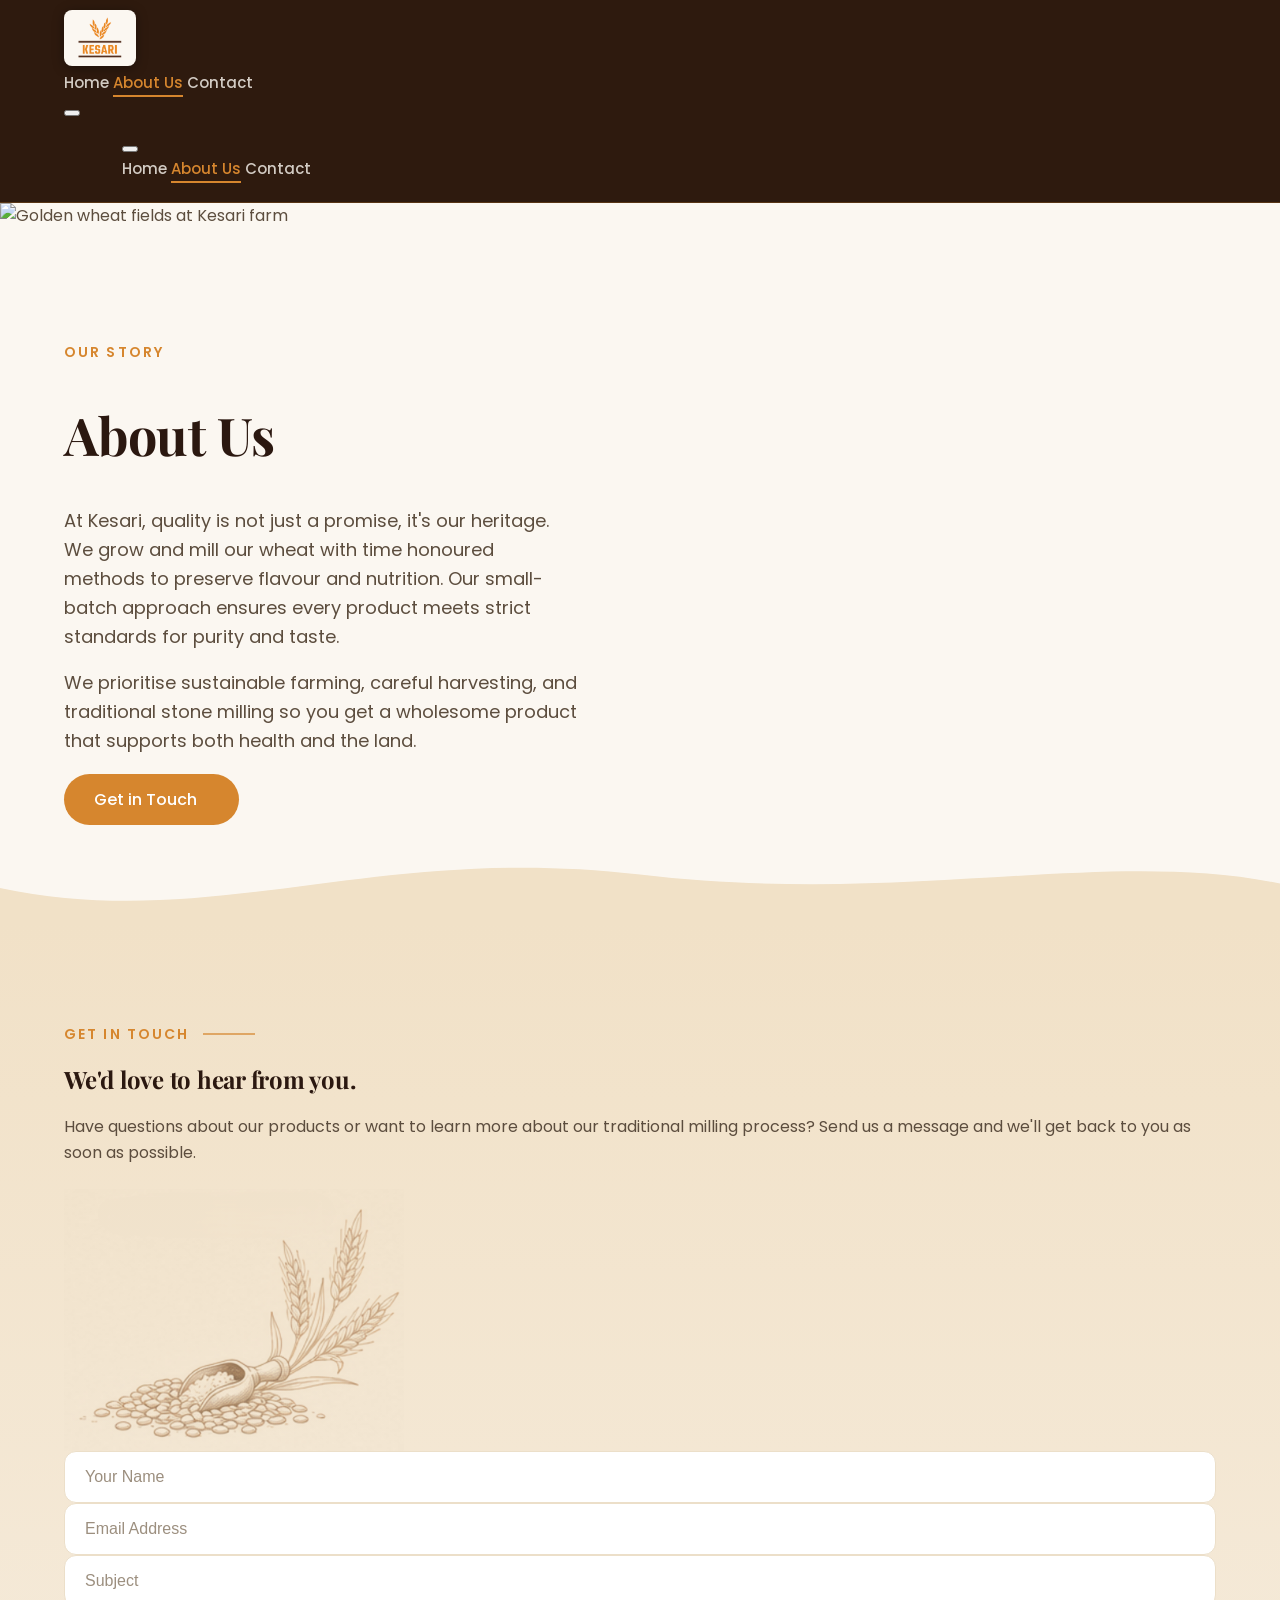
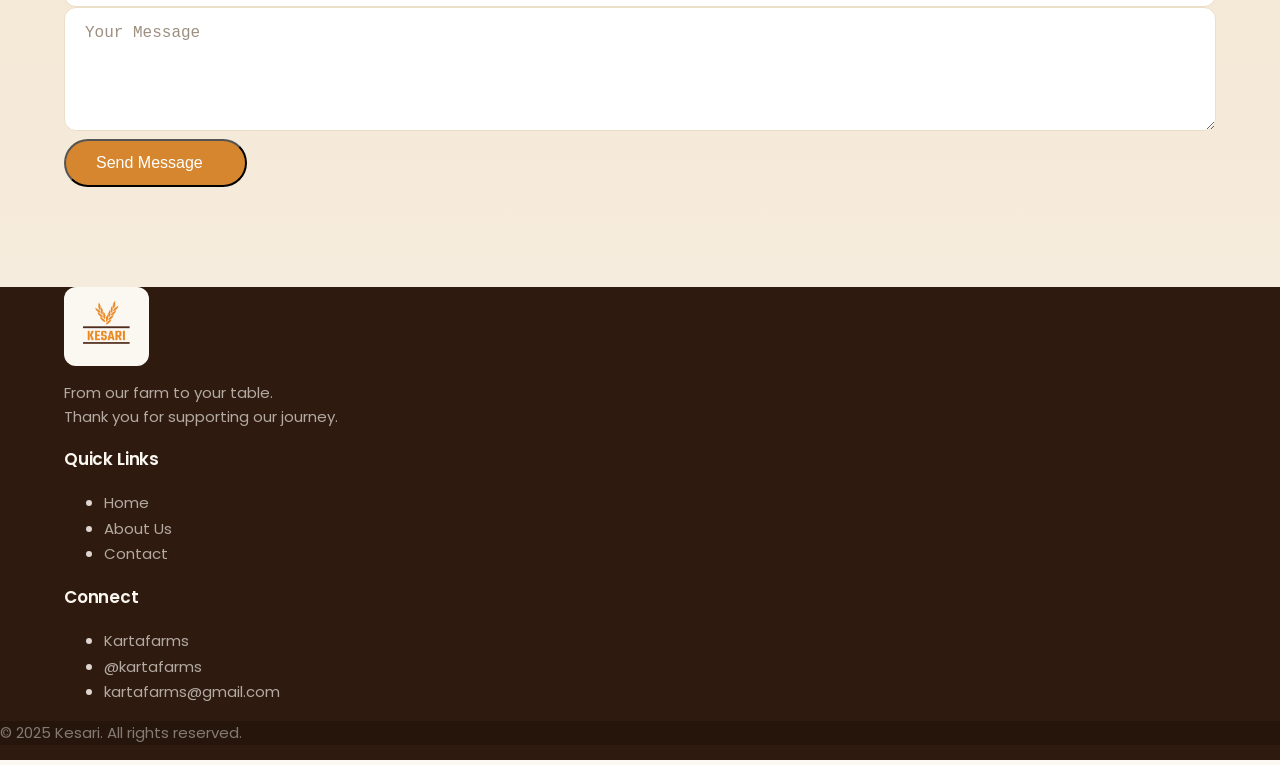
==== commit f011da88: "Mobile View changes" ====
--- a/about-us.html
+++ b/about-us.html
@@ -4,6 +4,7 @@
 <head>
     <meta charset="UTF-8">
     <meta name="viewport" content="width=device-width, initial-scale=1.0">
+    <meta name="description" content="About Kesari by Karta Farms — our story, our heritage, and why we grow and stone-mill wheat the traditional way in Western Australia.">
     <title>About Us - Kesari</title>
     <script src="https://cdn.tailwindcss.com/3.4.16"></script>
     <script>
@@ -33,12 +34,10 @@
 </head>
 
 <body>
-    <!-- Header -->
     <header class="site-header sticky top-0 z-50">
         <div class="container mx-auto flex justify-between items-center">
             <a href="index.html" class="logo-mark">
-                <img src="assets/Logo.png"  
-                    alt="Kesari Logo" class="h-12 blend-illustration">
+                <img src="assets/Logo.png" alt="Kesari Logo" class="h-12">
             </a>
             <nav class="hidden md:flex space-x-12">
                 <a href="index.html" class="nav-link">Home</a>
@@ -46,14 +45,14 @@
                 <a href="#contact" class="nav-link">Contact</a>
             </nav>
             <button id="mobile-menu-button" class="md:hidden w-10 h-10 flex items-center justify-center">
-                <i class="ri-menu-line ri-2xl text-secondary"></i>
+                <i class="ri-menu-line ri-2xl" style="color: rgba(251,247,241,0.85);"></i>
             </button>
-            <!-- Mobile menu -->
-            <div id="mobile-menu" class="fixed inset-0 bg-cream z-50 hidden">
+
+            <div id="mobile-menu" class="fixed inset-0 z-50 hidden">
                 <div class="container mx-auto py-5">
                     <div class="flex justify-end">
                         <button id="mobile-menu-close" class="w-10 h-10 flex items-center justify-center">
-                            <i class="ri-close-line ri-2xl text-secondary"></i>
+                            <i class="ri-close-line ri-2xl" style="color: rgba(251,247,241,0.85);"></i>
                         </button>
                     </div>
                     <nav class="flex flex-col items-center space-y-8 mt-20">
@@ -67,13 +66,10 @@
     </header>
 
     <main>
-        <!-- About Hero — image bleeds off the LEFT, text sits on the RIGHT (mirrors index hero, flipped) -->
         <section class="about-hero-section">
-            <!-- Hero image absolutely positioned, bleeds to left -->
             <div class="about-hero-media">
-                <img src="assets/sunset-golden-field-grass.jpg" alt="Golden wheat fields at Kesari farm">
+                <img src="assets/sunset-golden-field-grass.jpg" alt="Golden wheat fields at Kesari farm" style="object-position: 70% center;">
             </div>
-
             <div class="container mx-auto relative z-10">
                 <div class="about-text-col">
                     <div class="eyebrow"><span>Our Story</span></div>
@@ -83,14 +79,11 @@
                     <a href="#contact" class="btn-orange">Get in Touch <i class="ri-arrow-right-line"></i></a>
                 </div>
             </div>
-
-            <!-- Wave divider at the bottom, same as index hero -->
             <svg class="wave-divider" viewBox="0 0 1440 100" preserveAspectRatio="none">
                 <path d="M0,60 C240,110 420,10 720,45 C1020,80 1240,15 1440,55 L1440,100 L0,100 Z" fill="var(--tan)"/>
             </svg>
         </section>
 
-        <!-- Contact Section -->
         <section id="contact" class="contact-section">
             <div class="container mx-auto">
                 <div class="grid gap-14 contact-grid" style="grid-template-columns: 0.85fr 1.15fr; align-items: start;">
@@ -98,8 +91,6 @@
                         <div class="eyebrow"><span>Get in Touch</span><span class="eyebrow-rule"></span></div>
                         <h2 class="font-serif text-4xl md:text-5xl font-bold mb-6" style="line-height:1.2">We'd love to hear from you.</h2>
                         <p class="text-ink-soft text-lg">Have questions about our products or want to learn more about our traditional milling process? Send us a message and we'll get back to you as soon as possible.</p>
-                        
-                        <!-- Contact drawing positioned directly under text with blend mode -->
                         <img src="assets/contact-drawing.PNG" class="contact-deco-inline blend-illustration" alt="Wheat decoration">
                     </div>
 
@@ -118,13 +109,12 @@
         </section>
     </main>
 
-    <!-- Footer -->
     <footer class="site-footer pt-20 pb-0">
         <div class="container mx-auto">
-            <div class="grid grid-cols-1 md:grid-cols-3 gap-12 mb-14 relative z-10" style="background: var(--footer-bg);">
+            <div class="grid grid-cols-1 md:grid-cols-3 gap-12 mb-14">
                 <div>
-                    <a href="index.html" class="inline-block mb-4">
-                        <img src="assets/Logo.png" alt="Kesari Logo" class="footer-logo-img blend-illustration">
+                    <a href="index.html" class="footer-logo-wrap mb-4">
+                        <img src="assets/Logo.png" alt="Kesari Logo" class="footer-logo-img">
                     </a>
                     <p class="text-base mt-4 max-w-[240px]">From our farm to your table.<br>Thank you for supporting our journey.</p>
                 </div>
@@ -139,7 +129,7 @@
                 <div>
                     <h3 class="mb-5">Connect</h3>
                     <ul class="space-y-4 text-base">
-                        <li class="flex items-center gap-3"><i class="ri-facebook-fill text-lg"></i><a href="https://www.facebook.com/Kartafarm/" target="_blank" rel="noopener">/Kartafarm</a></li>
+                        <li class="flex items-center gap-3"><i class="ri-facebook-fill text-lg"></i><a href="https://www.facebook.com/Kartafarm/" target="_blank" rel="noopener">Kartafarms</a></li>
                         <li class="flex items-center gap-3"><i class="ri-instagram-line text-lg"></i><a href="https://www.instagram.com/kartafarms/" target="_blank" rel="noopener">@kartafarms</a></li>
                         <li class="flex items-center gap-3"><i class="ri-mail-line text-lg"></i><a href="mailto:kartafarms@gmail.com">kartafarms@gmail.com</a></li>
                     </ul>
@@ -147,28 +137,20 @@
             </div>
         </div>
         <div class="footer-bottom py-5 mt-4">
-            <p class="text-center text-base text-ink-soft">&copy; 2025 Kesari. All rights reserved.</p>
+            <p class="text-center text-base">&copy; 2025 Kesari. All rights reserved.</p>
         </div>
-        <img src="assets/windmill-drawing.PNG" class="footer-windmill blend-illustration" alt="Windmill">
     </footer>
 
-    <!-- Scripts -->
-    <script id="mobile-menu-toggle">
-        document.addEventListener('DOMContentLoaded', function() {
-            const menuButton = document.getElementById('mobile-menu-button');
-            const closeButton = document.getElementById('mobile-menu-close');
+    <script>
+        document.addEventListener('DOMContentLoaded', function () {
             const mobileMenu = document.getElementById('mobile-menu');
-
             function toggleMenu() {
                 mobileMenu.classList.toggle('hidden');
                 document.body.classList.toggle('overflow-hidden');
             }
-
-            menuButton.addEventListener('click', toggleMenu);
-            closeButton.addEventListener('click', toggleMenu);
-
-            const mobileMenuLinks = mobileMenu.getElementsByTagName('a');
-            Array.from(mobileMenuLinks).forEach(link => {
+            document.getElementById('mobile-menu-button').addEventListener('click', toggleMenu);
+            document.getElementById('mobile-menu-close').addEventListener('click', toggleMenu);
+            Array.from(mobileMenu.getElementsByTagName('a')).forEach(link => {
                 link.addEventListener('click', toggleMenu);
             });
         });
--- a/css/styles.css
+++ b/css/styles.css
@@ -1,20 +1,19 @@
 /* ==========================================================================
-   Kesari — shared design system (index.html + about-us.html)
+   Kesari — design system  (index.html + about-us.html)
    ========================================================================== */
 
 :root {
-  --cream: #FBF7F1;
-  --cream-alt: #F6ECDD;
-  --tan: #F1E1C7;
-  --tan-deep: #E7CFA6;
-  --footer-bg: #EAD8C0; /* Distinct cozy warm footer background */
-  --card: #FDF8EF;
-  --ink: #2B1810;
-  --ink-soft: #5c4d3e;
-  --orange: #D6862E;
-  --orange-dark: #BD6F1E;
-  --line: #ecdfc9;
-  --white: #ffffff;
+  --cream:      #FBF7F1;
+  --cream-alt:  #F6ECDD;
+  --tan:        #F1E1C7;
+  --tan-deep:   #E7CFA6;
+  --card:       #FDF8EF;
+  --ink:        #2B1810;
+  --ink-soft:   #5c4d3e;
+  --orange:     #D6862E;
+  --orange-dark:#BD6F1E;
+  --line:       #ecdfc9;
+  --white:      #ffffff;
 }
 
 * { box-sizing: border-box; }
@@ -38,22 +37,14 @@
 
 input:focus, textarea:focus { outline: none; }
 
-/* Wide responsive container across all pages */
-.container { 
+.container {
   max-width: 100% !important;
   padding-right: 5% !important;
   padding-left: 5% !important;
 }
 
-/* Ensure no container or section creates an unintended isolation layer */
-main, section, header, footer, div {
-  isolation: auto !important;
-}
-
-/* ---------- Image Blending (Removes white background on drawings/logos) ---------- */
-/* mix-blend-mode: multiply composites the image against the page background,
-   effectively removing any white fill baked into the PNG. Works best when the
-   parent has a warm cream/tan background (not pure white). */
+/* ---------- Blend helpers ---------- */
+/* multiply removes white baked into PNGs when the parent bg is warm/cream */
 .blend-illustration {
   mix-blend-mode: multiply;
   background: transparent;
@@ -63,16 +54,7 @@
   background: transparent;
   display: block;
 }
-.footer-logo-img {
-  mix-blend-mode: multiply;
-  background: transparent;
-  z-index: 100;
-}
-.logo-mark img {
-  mix-blend-mode: multiply;
-  background: transparent;
-}
-/* Spudshed logo in find-card also needs blend mode */
+/* Spudshed logo in find-card */
 .find-card img[alt="Spudshed"],
 .find-card-content img {
   mix-blend-mode: multiply;
@@ -115,33 +97,43 @@
   background: var(--orange);
   opacity: .65;
 }
-.eyebrow-icon {
-  display: none !important;
-}
 .eyebrow.center { justify-content: center; }
 
 /* ---------- Header / Navbar ---------- */
 .site-header {
-  background: var(--cream-alt);
-  border-bottom: 1px solid rgba(214, 134, 46, 0.18);
-  box-shadow: 0 4px 16px rgba(43, 24, 16, 0.05);
+  background: #2E1A0E;
+  border-bottom: 1px solid rgba(214, 134, 46, 0.25);
+  box-shadow: 0 4px 16px rgba(0, 0, 0, 0.15);
   transition: background 0.3s ease, box-shadow 0.3s ease;
 }
-
 .site-header .container {
   padding-top: 10px !important;
   padding-bottom: 10px !important;
 }
 
+/*
+  Logo sits in a cream badge so mix-blend-mode:multiply works against cream
+  rather than the dark navbar background. The shadow makes it feel elevated,
+  not accidental.
+*/
+.logo-mark {
+  display: inline-flex;
+  align-items: center;
+  line-height: 1;
+  background: var(--cream);
+  border-radius: 8px;
+  padding: 4px 10px;
+  isolation: isolate;
+  box-shadow: 0 2px 12px rgba(0, 0, 0, 0.35);
+}
 .logo-mark img {
   height: 48px !important;
   width: auto;
-  mix-blend-mode: multiply !important;
-}
-
-.logo-mark { display: flex; flex-direction: column; align-items: flex-start; line-height: 1; }
+  mix-blend-mode: multiply;
+}
+
 .nav-link {
-  color: var(--ink);
+  color: rgba(251,247,241,0.8);
   font-weight: 500;
   font-size: 15px;
   padding-bottom: 2px;
@@ -162,13 +154,11 @@
   align-items: center;
   overflow: hidden;
 }
-
 .hero .container {
   position: relative;
   z-index: 2;
 }
 
-/* Decorative drawings inside Hero section */
 .hero-deco-left {
   position: absolute;
   left: -40px;
@@ -179,7 +169,6 @@
   pointer-events: none;
   z-index: 1;
 }
-
 .hero-deco-grains {
   position: absolute;
   left: 360px;
@@ -191,7 +180,7 @@
   z-index: 2;
 }
 
-/* Hero image — absolutely positioned, bleeds to right viewport edge */
+/* Photo bleeds to right viewport edge, fades in from left */
 .hero-media {
   position: absolute;
   top: 0;
@@ -199,8 +188,6 @@
   width: 55%;
   height: 100%;
   overflow: hidden;
-  border-radius: 0;
-  box-shadow: none;
   -webkit-mask-image: linear-gradient(to right, transparent 0%, black 15%);
   mask-image: linear-gradient(to right, transparent 0%, black 15%);
   z-index: 1;
@@ -213,19 +200,12 @@
 
 .hero-text-col {
   position: relative;
-  z-index: 3;
+  z-index: 4;          /* must sit above wave-divider (z-index 3) */
   max-width: 560px;
-  padding: 60px 0;
-}
-
-.hero-text-col h1 {
-  font-size: 3.25rem;
-  line-height: 1.12;
-}
-
-.hero-text-col p {
-  font-size: 1.125rem;
-}
+  padding: 60px 0 130px; /* bottom clearance for the 90px wave */
+}
+.hero-text-col h1 { font-size: 3.25rem; line-height: 1.12; }
+.hero-text-col p  { font-size: 1.125rem; }
 
 .wave-divider {
   position: absolute;
@@ -234,9 +214,10 @@
   width: 100%;
   height: 90px;
   z-index: 3;
-}
-
-/* ---------- Journey section ---------- */
+  pointer-events: none; /* must not block clicks on the button above */
+}
+
+/* ---------- Journey ---------- */
 .journey-section {
   position: relative;
   overflow: hidden;
@@ -244,7 +225,6 @@
   padding-bottom: 100px;
 }
 
-/* Barn drawing — aligned with container left padding */
 .journey-bg-illustration {
   position: absolute;
   left: 5%;
@@ -257,15 +237,15 @@
   z-index: 0;
 }
 
-/* Step number track */
-.step-track {
+/* Each step-item contains its number + card as one unit */
+.steps-grid {
   position: relative;
   display: grid;
   grid-template-columns: repeat(4, 1fr);
   gap: 24px;
-  margin-bottom: 22px;
-}
-.step-track::before {
+}
+/* Dashed connecting line between numbers */
+.steps-grid::before {
   content: "";
   position: absolute;
   top: 20px;
@@ -277,7 +257,13 @@
   background-repeat: repeat-x;
   z-index: 0;
 }
-.step-num {
+
+.step-item {
+  display: flex;
+  flex-direction: column;
+  align-items: center;
+}
+.step-item .step-num {
   position: relative;
   z-index: 1;
   width: 40px;
@@ -290,15 +276,15 @@
   display: flex;
   align-items: center;
   justify-content: center;
-  margin: 0 auto;
-}
-
-/* Step cards — transparent card, tall elegant arch image */
+  margin-bottom: 16px;
+  flex-shrink: 0;
+}
+
 .step-card {
   position: relative;
   background: transparent;
-  border-radius: 0;
   overflow: visible;
+  width: 100%;
 }
 .step-card .step-img-wrap {
   position: relative;
@@ -331,15 +317,10 @@
   padding: 38px 8px 12px;
   text-align: center;
 }
-.step-card .step-body h3 {
-  font-size: 1.25rem;
-}
-.step-card .step-body p {
-  font-size: 0.95rem;
-  line-height: 1.55;
-}
-
-/* ---------- Promise / quality section ---------- */
+.step-card .step-body h3 { font-size: 1.25rem; }
+.step-card .step-body p  { font-size: 0.95rem; line-height: 1.55; }
+
+/* ---------- Promise / Quality ---------- */
 .promise-section {
   position: relative;
   background: linear-gradient(120deg, var(--tan-deep) 0%, var(--tan) 45%, var(--cream) 100%);
@@ -348,7 +329,7 @@
   padding-bottom: 100px;
 }
 
-/* Bleeds off the far left edge with increased height and organic curve */
+/* Image bleeds off the left edge with an organic curved border */
 .promise-media {
   position: relative;
   margin-left: calc(-1 * (100vw - 100%) / 2);
@@ -360,7 +341,6 @@
 }
 .promise-media img { width: 100%; height: 100%; object-fit: cover; }
 
-/* Decorative wheat illustration on the right side of promise section */
 .promise-deco {
   position: absolute;
   right: -20px;
@@ -372,26 +352,15 @@
   z-index: 0;
 }
 
-.promise-content {
-  padding-left: 20px;
-}
-
-.promise-content h2 {
-  font-size: 2.75rem;
-  line-height: 1.2;
-}
-
-.promise-content p.intro {
-  font-size: 1.15rem;
-  margin-bottom: 2rem;
-}
+.promise-content { padding-left: 20px; }
+.promise-content h2 { font-size: 2.75rem; line-height: 1.2; }
+.promise-content p.intro { font-size: 1.15rem; margin-bottom: 2rem; }
 
 .promise-points-list {
   display: flex;
   flex-direction: column;
   gap: 24px;
 }
-
 .promise-point { display: flex; align-items: center; gap: 18px; }
 .promise-icon {
   flex: 0 0 auto;
@@ -407,7 +376,7 @@
 .promise-icon i { color: #fff; font-size: 22px; }
 .promise-point p { font-weight: 600; color: var(--ink); font-size: 1.05rem; line-height: 1.4; margin: 0; }
 
-/* ---------- About Us Page — Left-Bleed Hero (mirrors index.html hero, flipped) ---------- */
+/* ---------- About Us hero (mirrors index hero, image on left) ---------- */
 .about-hero-section {
   position: relative;
   background: var(--cream);
@@ -419,7 +388,7 @@
   overflow: hidden;
 }
 
-/* Image bleeds off the LEFT edge — absolutely positioned */
+/* Photo bleeds off the left edge, fades to the right */
 .about-hero-media {
   position: absolute;
   top: 0;
@@ -427,7 +396,6 @@
   width: 55%;
   height: 100%;
   overflow: hidden;
-  /* Gradient mask: fades from visible on the left to transparent on the right */
   -webkit-mask-image: linear-gradient(to left, transparent 0%, black 18%);
   mask-image: linear-gradient(to left, transparent 0%, black 18%);
   z-index: 1;
@@ -439,24 +407,16 @@
   object-position: center center;
 }
 
-/* Text column sits on the RIGHT, mirroring hero-text-col */
 .about-text-col {
   position: relative;
   z-index: 3;
   max-width: 560px;
   margin-left: auto;
-  margin-right: 8%;   /* pull inward so text centres in the right half */
+  margin-right: 8%;
   padding: 60px 0;
 }
-
-.about-text-col h1 {
-  font-size: 3.25rem;
-  line-height: 1.12;
-}
-
-.about-text-col p {
-  font-size: 1.125rem;
-}
+.about-text-col h1 { font-size: 3.25rem; line-height: 1.12; }
+.about-text-col p  { font-size: 1.125rem; }
 
 /* ---------- FAQ accordion ---------- */
 .faq-item {
@@ -492,7 +452,7 @@
 }
 .faq-item .faq-panel { padding: 0 26px 22px; color: var(--ink-soft); font-size: 1rem; line-height: 1.65; }
 
-/* ---------- FAQ + Find us wrapper ---------- */
+/* ---------- FAQ + Find us ---------- */
 .faq-find-section {
   position: relative;
   overflow: hidden;
@@ -509,8 +469,19 @@
   pointer-events: none;
   z-index: 0;
 }
-
-/* ---------- Find us / spudshed card ---------- */
+.faq-windmill {
+  position: absolute;
+  right: -30px;
+  bottom: 0;
+  width: 155px;
+  height: auto;
+  opacity: 0.55;
+  pointer-events: none;
+  mix-blend-mode: multiply;
+  z-index: 0;
+}
+
+/* ---------- Find us / Spudshed card ---------- */
 .find-card {
   position: relative;
   background: var(--tan);
@@ -542,7 +513,7 @@
   max-width: 55%;
 }
 
-/* ---------- Contact section ---------- */
+/* ---------- Contact ---------- */
 .contact-section {
   position: relative;
   background: linear-gradient(180deg, var(--tan) 0%, var(--cream-alt) 100%);
@@ -562,7 +533,6 @@
 .contact-input::placeholder { color: #9c8f7f; }
 .contact-input:focus { border-color: var(--orange); }
 
-/* Contact drawing — placed inside left text column under text */
 .contact-deco-inline {
   width: 340px;
   max-width: 100%;
@@ -570,28 +540,28 @@
   opacity: .75;
   margin-top: 24px;
   pointer-events: none;
-  mix-blend-mode: multiply !important;
-}
-
-/* ---------- Footer (dark theme — matches logo's brown) ---------- */
-.site-footer { 
+  mix-blend-mode: multiply;
+}
+
+/* ---------- Footer ---------- */
+.site-footer {
   background: #2E1A0E;
-  color: rgba(251,247,241,0.85); 
-  position: relative; 
-  overflow: hidden; 
+  color: rgba(251,247,241,0.85);
+  position: relative;
+  overflow: hidden;
 }
 .site-footer h3 { color: #FBF7F1; font-family: 'Poppins', sans-serif; font-weight: 600; font-size: 17px; }
 .site-footer a, .site-footer p { color: rgba(251,247,241,0.65); font-size: 15px; }
 .site-footer a:hover { color: var(--orange); }
 .site-footer i { color: rgba(251,247,241,0.5); }
 
-/* Cream badge around logo so multiply blends against cream, not the dark bg */
+/* Logo badge in footer — cream bg so multiply blend works against it, not the dark bg */
 .footer-logo-wrap {
   display: inline-block;
   background: var(--cream);
   border-radius: 12px;
   padding: 10px 14px;
-  isolation: isolate;  /* own stacking context so multiply works against cream */
+  isolation: isolate;
 }
 .footer-logo-img {
   height: 52px;
@@ -599,53 +569,51 @@
   mix-blend-mode: multiply;
 }
 
-/* Windmill as a subtle light watermark via screen blend on dark bg */
-.footer-windmill {
-  position: absolute;
-  right: 40px;
-  bottom: 20px;
-  width: 220px;
-  height: auto;
-  opacity: .18;
-  pointer-events: none;
-  mix-blend-mode: screen;
-}
 .footer-bottom { background: rgba(0,0,0,0.2); }
 .footer-bottom p { color: rgba(251,247,241,0.45) !important; }
 
 /* ---------- Utility ---------- */
-.text-ink { color: var(--ink); }
-.text-ink-soft { color: var(--ink-soft); }
-.bg-cream { background: var(--cream); }
+.text-ink     { color: var(--ink); }
+.text-ink-soft{ color: var(--ink-soft); }
+.bg-cream     { background: var(--cream); }
 .bg-cream-alt { background: var(--cream-alt); }
-.bg-tan { background: var(--tan); }
-.bg-card { background: var(--card); }
-
-/* ---------- Responsive ---------- */
+.bg-tan       { background: var(--tan); }
+.bg-card      { background: var(--card); }
+
+/* ---------- Responsive (≤ 900px) ---------- */
 @media (max-width: 900px) {
   .hero {
     min-height: auto;
-    padding-top: 30px;
+    padding-top: 0;
     padding-bottom: 0;
+    flex-direction: column;
   }
   .hero-media {
     position: relative !important;
     width: 100% !important;
     height: 320px !important;
-    margin-top: 32px;
-    -webkit-mask-image: none !important;
-    mask-image: none !important;
+    order: -1;
+    -webkit-mask-image: linear-gradient(to bottom, black 60%, transparent 100%) !important;
+    mask-image: linear-gradient(to bottom, black 60%, transparent 100%) !important;
   }
   .hero-text-col {
     max-width: 100%;
-    padding: 20px 0;
+    padding: 24px 0 100px;
   }
   .hero-deco-left, .hero-deco-grains { display: none; }
+
   .journey-grid { grid-template-columns: 1fr !important; }
-  .journey-bg-illustration { left: 0; width: 100%; max-width: 100%; }
-  .step-track { grid-template-columns: repeat(2, 1fr) !important; row-gap: 46px; margin-top: 24px; }
-  .step-track::before { display: none; }
-  .step-cards { grid-template-columns: repeat(2, 1fr) !important; }
+  .journey-bg-illustration {
+    opacity: 0.45 !important;
+    left: 50% !important;
+    transform: translateX(-50%) !important;
+    width: 90% !important;
+    max-width: none !important;
+    bottom: 0 !important;
+  }
+  .steps-grid { grid-template-columns: repeat(2, 1fr) !important; }
+  .steps-grid::before { display: none; }
+
   .promise-grid { grid-template-columns: 1fr !important; }
   .promise-media {
     margin-left: 0 !important;
@@ -654,29 +622,40 @@
     border-radius: 16px !important;
   }
   .promise-content { padding-left: 0 !important; }
+  .promise-deco { display: none; }
+
+  .about-hero-section {
+    min-height: auto;
+    padding-top: 0;
+    flex-direction: column;
+  }
   .about-hero-media {
     position: relative !important;
     width: 100% !important;
     height: 320px !important;
-    margin-bottom: 32px;
-    -webkit-mask-image: none !important;
-    mask-image: none !important;
-  }
-  .about-hero-section {
-    min-height: auto;
-    padding-top: 30px;
-    flex-direction: column;
-    align-items: flex-start;
-  }
-  .about-text-col { margin-left: 0 !important; max-width: 100% !important; padding: 20px 0; }
+    -webkit-mask-image: linear-gradient(to bottom, black 60%, transparent 100%) !important;
+    mask-image: linear-gradient(to bottom, black 60%, transparent 100%) !important;
+  }
+  .about-text-col {
+    margin-left: 0 !important;
+    margin-right: 0 !important;
+    max-width: 100% !important;
+    padding: 24px 0;
+  }
+
   .faq-find-grid { grid-template-columns: 1fr !important; }
   .find-card { margin-top: 24px; }
   .find-card-content { max-width: 100% !important; }
   .find-card .find-photo { display: none; }
+  .faq-deco-wheat { display: none; }
+  .faq-windmill { display: none; }
+
   .contact-grid { grid-template-columns: 1fr !important; }
+  .contact-deco-inline { width: 240px; }
+
   .about-grid { grid-template-columns: 1fr !important; }
-  .footer-windmill { display: none; }
-  .faq-deco-wheat { display: none; }
-  .contact-deco-inline { width: 240px; }
-  .promise-deco { display: none; }
+
+  #mobile-menu { background: #2E1A0E !important; }
+  #mobile-menu .nav-link { color: rgba(251,247,241,0.8); font-size: 1.5rem; }
+  #mobile-menu .nav-link.active { color: var(--orange); }
 }
